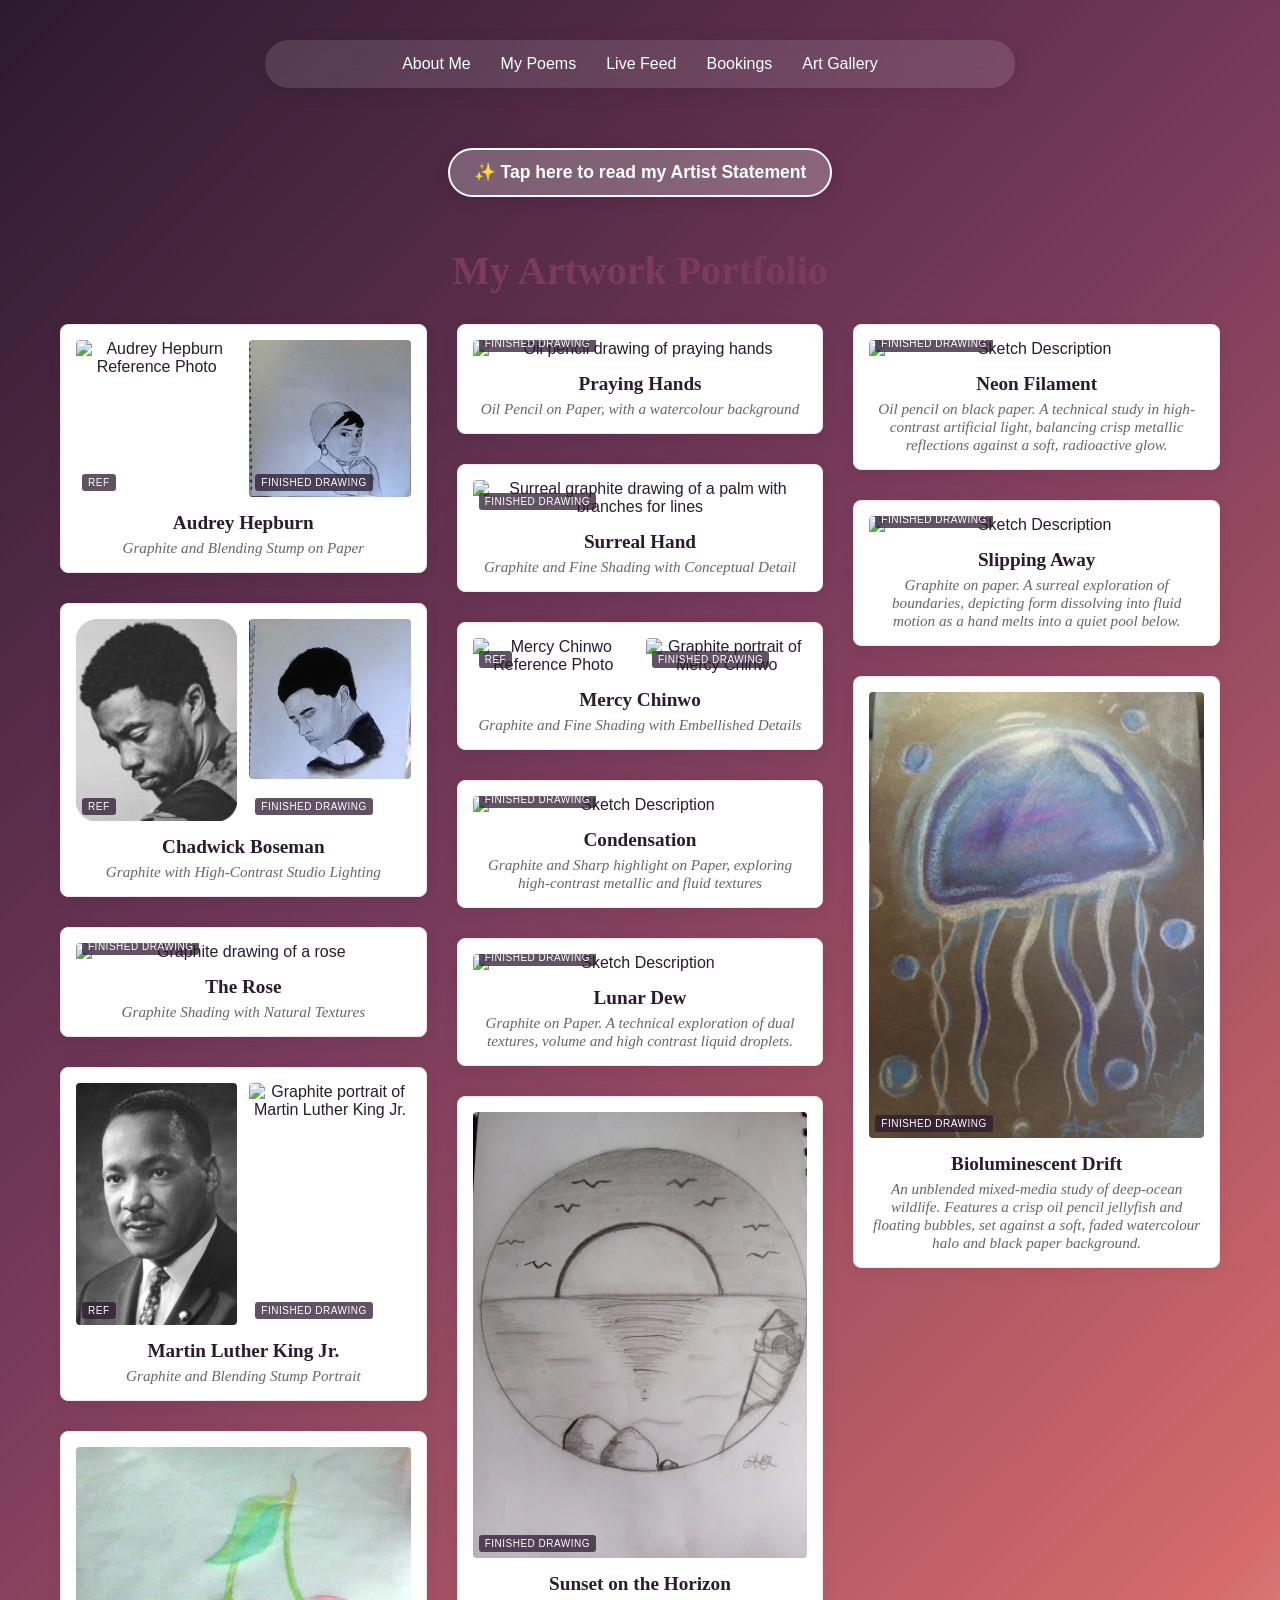
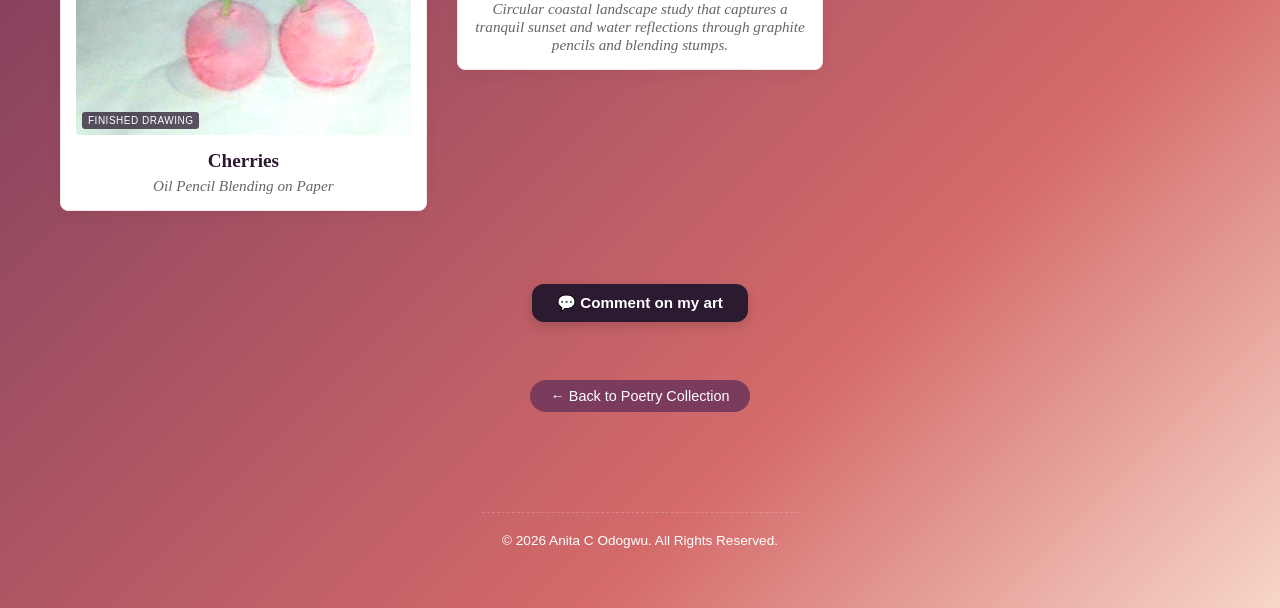
==== gallery.html @ 113143c9 "added udnerline in like 172 for bio" ====
<!DOCTYPE html>
<html lang="en">
<head>
    <meta charset="UTF-8">
    <meta name="viewport" content="width=device-width, initial-scale=1.0">
    <title>Anita C Odogwu | Art Gallery</title>
    <meta name="description" content="Official art portfolio of Anita C. Odogwu, award-winning Sheffield youth poet and artist.">
<meta name="keywords" content="Anita C Odogwu, Anita Odogwu, Sheffield poet, Black British poet, artist, young, reference">
    
    <!-- Google Fonts Links: Cinzel, Lora, & Poppins -->
    <link rel="preconnect" href="https://googleapis.com">
    <link rel="preconnect" href="https://gstatic.com" crossorigin>
    <link href="https://googleapis.com" rel="stylesheet">
 
    <!-- Fixed Glowing Feather Favicon Direct Link -->
    <link rel="icon" type="image/png" href="https://i.postimg.cc/k5PKdrwZ/Screenshot-2026-06-14-6-55-30-PM.png">
    
    <link rel="stylesheet" href="style.css">

    <!-- Gallery Grid Specific Layout Styling -->
    <style>
        .gallery-section { padding: 40px 20px; max-width: 1200px; margin: 0 auto; text-align: center; width: 100%; box-sizing: border-box; }
        .gallery-title { font-family: 'Cinzel', serif; color: #7a3b5c; margin-bottom: 30px; font-size: 2.5rem; }
        
        /* 🌟 THE ULTIMATE MASONRY FIX 🌟 */
        /* This eliminates the row restrictions entirely so cards stack snuggly under each other */
        .gallery-grid { 
            display: block !important;
            column-count: 3 !important;
            column-gap: 30px !important;
            width: 100% !important;
            margin-top: 20px !important;
        }
        
        /* Individual Art Card Containers */
        .art-card { 
            background: #fff !important; 
            padding: 15px !important; 
            border-radius: 8px !important; 
            box-shadow: 0 4px 15px rgba(0,0,0,0.05) !important; 
            border: 1px solid #f0e6eb !important; 
            display: inline-block !important; /* Crucial: stops cards from stretching or tearing apart */
            width: 100% !important;
            margin-bottom: 30px !important; /* Spacing below cards */
            box-sizing: border-box !important;
            text-align: center;
        }
        
        .art-card img { 
            width: 100% !important; 
            height: auto !important; 
            border-radius: 4px !important; 
            display: block !important; 
            cursor: pointer !important;
            transition: transform 0.2s ease !important;
        }

        .art-card img:hover {
            transform: scale(1.02) !important;
        }
        
        .art-card h3 { font-family: 'Cinzel', serif; color: #2c1a30; font-size: 1.2rem; margin: 15px 0 5px 0; }
        .art-card p { font-family: 'Lora', serif; color: #666; font-size: 0.95rem; font-style: italic; margin: 0; }
        .back-home { margin-top: 40px; display: inline-block; background: #7a3b5c; color: white; padding: 8px 20px; border-radius: 20px; text-decoration: none; font-family: 'Poppins', sans-serif; font-size: 0.9rem; transition: background 0.2s; }
        .back-home:hover { background: #2c1a30; }
        
        /* Footer Styling */
        footer { margin-top: 60px; text-align: center; padding: 20px; font-family: 'Poppins', sans-serif; font-size: 0.85rem; color: #fff; border-top: 1px dashed rgba(255,255,255,0.2); }

        /* Flexible side-by-side comparative frames */
        .comparison-container {
            display: flex !important;
            gap: 12px !important;
            margin-bottom: 5px !important;
            width: 100% !important;
            height: auto !important;
        }
        .image-box {
            position: relative !important;
            flex: 1 !important;
            overflow: hidden !important;
        }
        .image-label {
            position: absolute !important;
            bottom: 6px !important;
            left: 6px !important;
            background: rgba(44, 26, 48, 0.75) !important;
            color: #fff !important;
            padding: 3px 6px !important;
            font-size: 10px !important;
            font-family: 'Poppins', sans-serif !important;
            border-radius: 3px !important;
            text-transform: uppercase !important;
            letter-spacing: 0.5px !important;
            z-index: 10 !important;
            pointer-events: none !important;
        }

        /* Lightbox modal zoom viewing platform rules */
        .lightbox-overlay {
            position: fixed !important;
            z-index: 9999 !important;
            top: 0 !important;
            left: 0 !important;
            width: 100% !important;
            height: 100% !important;
            background-color: rgba(44, 26, 48, 0.95) !important;
            display: flex !important;
            align-items: center !important;
            justify-content: center !important;
            opacity: 0 !important;
            pointer-events: none !important;
            transition: opacity 0.3s ease !important;
        }
        .lightbox-overlay.active {
            opacity: 1 !important;
            pointer-events: auto !important;
        }
        .lightbox-overlay img {
            max-width: 90% !important;
            max-height: 85% !important;
            object-fit: contain !important;
            border-radius: 6px !important;
            box-shadow: 0 10px 30px rgba(0,0,0,0.5) !important;
        }
        .lightbox-close {
            position: absolute !important;
            top: 20px !important;
            right: 25px !important;
            color: #fff !important;
            font-size: 35px !important;
            font-weight: bold !important;
            cursor: pointer !important;
            font-family: 'Poppins', sans-serif !important;
            user-select: none !important;
        }

        /* Screen responsiveness resizing rules */
        @media (max-width: 900px) {
            .gallery-grid { column-count: 2 !important; }
        }
        @media (max-width: 600px) {
            .gallery-grid { column-count: 1 !important; }
        }
    </style>
</head>
<body>

    <!-- Pop-up Overlay Container -->
    <div class="lightbox-overlay" id="lightbox">
        <span class="lightbox-close" id="close-btn">&times;</span>
        <img id="lightbox-img" src="" alt="Popup view">
    </div>

    <!-- Navigation Bar -->
    <nav class="top-nav">
        <a href="index.html#about-me">About Me</a>
        <a href="index.html#my-poems">My Poems</a>
        <a href="index.html#comment-feed">Live Feed</a>
        <a href="index.html#contact-booking">Bookings</a>
        <a href="gallery.html">Art Gallery</a>
    </nav>

<!-- 1. The Fixed Interactive Button -->
<div style="text-align: center; max-width: 600px; margin: 25px auto 0 auto; padding: 10px; clear: both;">
  <button id="toggleBioButton" type="button" style="display: inline-block !important; background-color: rgba(255, 255, 255, 0.25) !important; color: #ffffff !important; text-decoration: none !important; border: 2px solid #ffffff !important; padding: 12px 24px !important; font-size: 1.1rem !important; font-weight: bold !important; border-radius: 25px !important; cursor: pointer !important; transition: all 0.3s ease !important; backdrop-filter: blur(5px) !important; box-shadow: 0 4px 15px rgba(0,0,0,0.1) !important; -webkit-appearance: none !important; appearance: none !important;">
    ✨ Tap here to read my Artist Statement
  </button>

  <!-- 2. The Bio Text (Hidden by default) -->
  <div id="bioTextContainer" style="display: none; animation: fadeIn 0.4s ease; text-align: center; color: #ffffff; font-size: 1.1rem; line-height: 1.6; margin-top: 20px; background-color: rgba(0, 0, 0, 0.2); padding: 20px; border-radius: 15px;">
    <strong> <u>ARTIST STATEMENT</u></strong><br><br>
    I am a multimedia creative focusing on hyper-realistic graphite studies, high-contrast lighting, and surreal conceptual forms. My work explores the boundaries between texture, volume, and emotion. As well as themes that relate to my writing.
  </div>
</div>

<!-- 3. The Interactive Logic (JavaScript) -->
<script>
  document.getElementById('toggleBioButton').addEventListener('click', function(e) {
    e.preventDefault(); 
    var bioContainer = document.getElementById('bioTextContainer');
    
    if (bioContainer.style.display === 'none') {
      bioContainer.style.display = 'block';
      this.textContent = '❌ Hide Artist Statement';
    } else {
      bioContainer.style.display = 'none';
      this.textContent = '✨ Tap here to read my Artist Statement';
    }
  });
</script>

<!-- 4. The CSS Animation and Hover State -->
<style>
  #toggleBioButton:hover {
    background-color: rgba(109, 1, 76, 0.624) !important;
    transform: scale(1.05) !important;
    text-decoration: none !important;
  }
  @keyframes fadeIn {
    from { opacity: 0; transform: translateY(-5px); }
    to { opacity: 1; transform: translateY(0); }
  }
</style>


    <!-- Main Gallery Section -->
    <section class="gallery-section">
        <h1 class="gallery-title">My Artwork Portfolio</h1>
        
        <div class="gallery-grid">
            
            <!-- Card 1: Audrey Hepburn -->
            <div class="art-card">
                <div class="comparison-container">
                    <div class="image-box">
                        <img src="Reference/audrey-ref.jpg" alt="Audrey Hepburn Reference Photo" class="zoomable">
                        <div class="image-label">Ref</div>
                    </div>
                    <div class="image-box">
                        <img src="Finished Drawings/audrey.jpg" alt="Portrait of Audrey Hepburn" class="zoomable">
                        <div class="image-label">Finished Drawing</div>
                    </div>
                </div>
                <h3>Audrey Hepburn</h3>
                <p>Graphite and Blending Stump on Paper</p>
            </div>

            <!-- Card 2: Chadwick Boseman -->
            <div class="art-card">
                <div class="comparison-container">
                    <div class="image-box">
                        <img src="Reference/chadwick-ref.jpg" alt="Chadwick Boseman Reference Photo" class="zoomable">
                        <div class="image-label">Ref</div>
                    </div>
                    <div class="image-box">
                        <img src="Finished Drawings/chadwick.jpg" alt="Portrait of Chadwick Boseman" class="zoomable">
                        <div class="image-label">Finished Drawing</div>
                    </div>
                </div>
                <h3>Chadwick Boseman</h3>
                <p>Graphite with High-Contrast Studio Lighting</p>
            </div>
            <!-- Card 3: The Rose -->
            <div class="art-card">
                <div class="comparison-container">
                    <div class="image-box">
                        <img src="Finished Drawings/rose.jpg" alt="Graphite drawing of a rose" class="zoomable">
                        <div class="image-label">Finished Drawing</div>
                    </div>
                </div>
                <h3>The Rose</h3>
                <p>Graphite Shading with Natural Textures</p>
            </div>

            <!-- Card 4: Martin Luther King Jr. -->
            <div class="art-card">
                <div class="comparison-container">
                    <div class="image-box">
                        <img src="Reference/mlk-ref.jpg" alt="Martin Luther King Jr. Reference Photo" class="zoomable">
                        <div class="image-label">Ref</div>
                    </div>
                    <div class="image-box">
                        <img src="Finished Drawings/mlk.jpg" alt="Graphite portrait of Martin Luther King Jr." class="zoomable">
                        <div class="image-label">Finished Drawing</div>
                    </div>
                </div>
                <h3>Martin Luther King Jr.</h3>
                <p>Graphite and Blending Stump Portrait</p>
            </div>
            
            <!-- Card 5: The Cherries -->
            <div class="art-card">
                <div class="comparison-container">
                    <div class="image-box">
                        <img src="Finished Drawings/cherries.jpg" alt="Oil pencil drawing of a pair of cherries" class="zoomable">
                        <div class="image-label">Finished Drawing</div>
                    </div>
                </div>
                <h3>Cherries</h3>
                <p>Oil Pencil Blending on Paper</p>
            </div>

            <!-- Card 6: Praying Hands -->
            <div class="art-card">
                <div class="comparison-container">
                    <div class="image-box">
                        <img src="Finished Drawings/hands.jpg" alt="Oil pencil drawing of praying hands" class="zoomable">
                        <div class="image-label">Finished Drawing</div>
                    </div>
                </div>
                <h3>Praying Hands</h3>
                <p>Oil Pencil on Paper, with a watercolour background</p>
            </div>

            <!-- Card 7: Surreal Hand -->
            <div class="art-card">
                <div class="comparison-container">
                    <div class="image-box">
                        <img src="Finished Drawings/hand.jpg" alt="Surreal graphite drawing of a palm with branches for lines" class="zoomable">
                        <div class="image-label">Finished Drawing</div>
                    </div>
                </div>
                <h3>Surreal Hand</h3>
                <p>Graphite and Fine Shading with Conceptual Detail</p>
            </div>

            <!-- Card 8: Mercy Chinwo -->
            <div class="art-card">
                <div class="comparison-container">
                    <div class="image-box">
                        <img src="Reference/mercy-ref.jpg" alt="Mercy Chinwo Reference Photo" class="zoomable">
                        <div class="image-label">Ref</div>
                    </div>
                    <div class="image-box">
                        <img src="Finished Drawings/mercy.jpg" alt="Graphite portrait of Mercy Chinwo" class="zoomable">
                        <div class="image-label">Finished Drawing</div>
                    </div>
                </div>
                <h3>Mercy Chinwo</h3>
                <p>Graphite and Fine Shading with Embellished Details</p>
            </div>


<!-- Card 9 -->
<div class="art-card">
    <div class="comparison-container">
        <div class="image-box">
            <img src="Finished Drawings/condensation.jpg" alt="Sketch Description" class="zoomable">
            <div class="image-label">Finished Drawing</div>
        </div>
    </div>
    <h3>Condensation</h3>
    <p>Graphite and Sharp highlight on Paper, exploring high-contrast metallic and fluid textures</p>
</div>



<!-- Card 10: bubbles-->
<div class="art-card">
    <div class="comparison-container">
        <div class="image-box">
            <img src="Finished Drawings/bubbles.jpg" alt="Sketch Description" class="zoomable">
            <div class="image-label">Finished Drawing</div>
        </div>
    </div>
    <h3>Lunar Dew</h3>
    <p>Graphite on Paper. A technical exploration of dual textures, volume and high contrast liquid droplets.</p>
</div>

<!-- Card 11: Sunset -->
<div class="art-card">
    <div class="comparison-container">
        <div class="image-box">
            <img src="Finished Drawings/sunset.jpg" alt="Sketch Description" class="zoomable">
            <div class="image-label">Finished Drawing</div>
        </div>
    </div>
    <h3>Sunset on the Horizon</h3>
    <p>Circular coastal landscape study that captures a tranquil sunset and water reflections through graphite pencils and blending stumps.</p>
</div>

<!-- Card 12: Light bulb -->
<div class="art-card">
    <div class="comparison-container">
        <div class="image-box">
            <img src="Finished Drawings/lightbulb.jpg" alt="Sketch Description" class="zoomable">
            <div class="image-label">Finished Drawing</div>
        </div>
    </div>
    <h3>Neon Filament</h3>
    <p>Oil pencil on black paper. A technical study in high-contrast artificial light, balancing crisp metallic reflections against a soft, radioactive glow.</p>
</div>

<!-- Card 13: Dripping hand -->
<div class="art-card">
    <div class="comparison-container">
        <div class="image-box">
            <img src="Finished Drawings/dripping.jpg" alt="Sketch Description" class="zoomable">
            <div class="image-label">Finished Drawing</div>
        </div>
    </div>
    <h3>Slipping Away</h3>
    <p> Graphite on paper. A surreal exploration of boundaries, depicting form dissolving into fluid motion as a hand melts into a quiet pool below.</p>
</div>

<!-- Card 14: jellyfish -->
<div class="art-card">
    <div class="comparison-container">
        <div class="image-box">
            <img src="Finished Drawings/jellyfish.jpg" alt="Sketch Des" class="zoomable">
            <div class="image-label">Finished Drawing</div>
        </div>
    </div>
    <h3>Bioluminescent Drift</h3>
    <p>An unblended mixed-media study of deep-ocean wildlife. Features a crisp oil pencil jellyfish and floating bubbles, set against a soft, faded watercolour halo and black paper background.</p>
</div>
           

        </div>

        <br>
        <a href="https://forms.gle/VrDgmBnQWtNrTwnB7" target="_blank" class="comment-trigger-btn">💬 Comment on my art</a>
        <br><br>
        <a href="index.html" class="back-home">← Back to Poetry Collection</a>
    </section>

    <!-- Copyright Footer -->
    <footer>
        <p>&copy; 2026 Anita C Odogwu. All Rights Reserved.</p>
    </footer>

    <!-- Lightbox Pop-up Navigation Engine -->
    <script>
        const lightbox = document.getElementById('lightbox');
        const lightboxImg = document.getElementById('lightbox-img');
        const closeBtn = document.getElementById('close-btn');
        const zoomableImages = document.querySelectorAll('.zoomable');

        zoomableImages.forEach(image => {
            image.addEventListener('click', () => {
                lightboxImg.src = image.src;
                lightboxImg.alt = image.alt;
                lightbox.classList.add('active');
            });
        });

        closeBtn.addEventListener('click', () => {
            lightbox.classList.remove('active');
        });

        lightbox.addEventListener('click', (e) => {
            if (e.target !== lightboxImg) {
                lightbox.classList.remove('active');
            }
        });
    </script>
</body>
</html>
---- style.css ----
* { box-sizing: border-box; margin: 0; padding: 0; }

body {
    font-family: 'Lora', sans-serif;
    background: linear-gradient(135deg, #2c1a30 0%, #7a3b5c 40%, #d46a6a 80%, #f7d6c8 100%);
    min-height: 100vh; 
    display: flex; 
    flex-direction: column; 
    align-items: center; 
    padding: 40px 20px; 
    color: #2c1a30;
}

.main-header {
    text-align: center; margin-bottom: 30px; background: rgba(255, 255, 255, 0.15);
    padding: 20px 40px; border-radius: 30px; backdrop-filter: blur(8px); box-shadow: 0 8px 32px rgba(0,0,0,0.1);
    width: 100%; max-width: 750px;
}

.main-header h1 { font-family: 'Cinzel', serif; letter-spacing: 2px; font-size: 3rem; color: #ffffff; text-shadow: 2px 2px 4px rgba(0,0,0,0.3); }
.subtitle { font-size: 1.2rem; color: #f7d6c8; font-style: italic; }
.header-feather { display: block; margin: 15px auto 0 auto; width: 55px; height: auto; filter: drop-shadow(0px 4px 8px rgba(0,0,0,0.2)); }

.bio-box { background: rgba(255, 255, 255, 0.95); padding: 20px 30px; border-radius: 20px; box-shadow: 0 10px 30px rgba(0,0,0,0.1); width: 100%; max-width: 750px; margin-bottom: 30px; text-align: center; }
.bio-box h3 { font-family: 'Playfair Display', serif; color: #4a2333; margin-bottom: 8px; font-size: 1.3rem; }
.bio-box p { font-size: 0.95rem; line-height: 1.6; color: #444; }

.carousel-wrapper { display: flex; align-items: center; justify-content: center; width: 100%; max-width: 750px; margin-bottom: 40px; }

.carousel-container {
    position: relative; width: 100%; height: 720px; overflow: hidden; border-radius: 24px;
    box-shadow: 0 20px 45px rgba(0,0,0,0.25); background: #fffcf7; border: 1px solid rgba(255,255,255,0.5);
}

.poem-card {
    position: absolute; top: 0; left: 0; width: 100%; height: 100%; padding: 40px; display: flex; flex-direction: column;
    opacity: 0; transform: scale(0.95); transition: transform 0.5s ease-in-out, opacity 0.5s ease-in-out; pointer-events: none;
}

.poem-card.active { opacity: 1; transform: scale(1); pointer-events: auto; }

.poem-title {
    font-family: 'Playfair Display', serif; font-size: 2rem; color: #4a2333; margin-bottom: 20px;
    text-align: center; border-bottom: 2px dashed #d46a6a; padding-bottom: 10px;
}

.poem-body {
    font-family: 'Playfair Display', serif; font-size: 1.25rem; line-height: 2; color: #2b2024;
    white-space: pre-line; text-align: center; overflow-y: auto; padding: 10px 20px; flex-grow: 1;
}

.poem-body::-webkit-scrollbar { width: 5px; }
.poem-body::-webkit-scrollbar-thumb { background-color: #d46a6a; border-radius: 10px; }

.comment-trigger-btn {
    display: inline-block; margin: 25px auto 0 auto; background: #2c1a30; color: white; padding: 10px 25px; border-radius: 12px;
    font-family: 'Poppins', sans-serif; font-weight: 600; text-decoration: none; font-size: 0.95rem; box-shadow: 0 4px 12px rgba(0,0,0,0.15); transition: background 0.2s;
}
.comment-trigger-btn:hover { background: #7a3b5c; }
.arrow-btn {
    background: #2c1a30; border: none; color: #ffffff; width: 55px; height: 55px; border-radius: 50%; font-size: 1.6rem;
    cursor: pointer; display: flex; align-items: center; justify-content: center; box-shadow: 0 8px 20px rgba(0,0,0,0.3);
    transition: all 0.2s ease; margin: 0 15px; flex-shrink: 0;
}
.arrow-btn:hover { background: #ffffff; color: #2c1a30; transform: scale(1.15); }

.comments-wrapper { width: 100%; max-width: 750px; margin-bottom: 40px; }

.action-box { background: rgba(255, 255, 255, 0.95); padding: 35px; border-radius: 24px; box-shadow: 0 15px 35px rgba(0,0,0,0.18); text-align: center; }
.action-box h3 { font-family: 'Playfair Display', serif; margin-bottom: 10px; color: #4a2333; font-size: 1.5rem; }
.section-desc { font-size: 0.9rem; color: #555; margin-bottom: 20px; line-height: 1.5; }

.ideas-trigger-btn {
    display: inline-block; background: #7a3b5c; color: white; padding: 12px 30px; border-radius: 12px;
    font-family: 'Poppins', sans-serif; font-weight: 600; text-decoration: none; font-size: 1rem; box-shadow: 0 6px 15px rgba(0,0,0,0.15); transition: background 0.2s;
}
.ideas-trigger-btn:hover { background: #2c1a30; }

.site-footer { text-align: center; padding: 20px; color: #f7d6c8; font-size: 0.9rem; margin-top: auto; }
.warning-text { font-style: italic; font-size: 0.8rem; opacity: 0.75; margin-top: 4px; }

/* Mobile Layout Settings */
@media (max-width: 768px) {
    .carousel-wrapper { position: relative !important; width: 100% !important; }
    .carousel-container { width: 100% !important; height: 720px !important; }
    .poem-card { padding: 30px 45px !important; }
    .poem-body { font-size: 1.15rem !important; padding: 10px 5px !important; }
    .arrow-btn { 
        position: absolute !important; top: 45% !important; z-index: 150 !important;
        width: 44px !important; height: 44px !important; font-size: 1.2rem !important; margin: 0 !important; opacity: 0.85;
    }
    .arrow-btn:first-of-type { left: 8px !important; }  
    .arrow-btn:last-of-type { right: 8px !important; } 
}

/* Desktop Wide Screen Layout Settings */
@media (min-width: 769px) {
    .carousel-wrapper { position: relative; }
    .arrow-btn { position: absolute; top: 45%; z-index: 100; }
    .arrow-btn:first-of-type { left: -85px; }
    .arrow-btn:last-of-type { right: -85px; }
}

html { scroll-behavior: smooth; }

/* Translucent Top Menu Navigation Bar Styling */
.top-nav {
    display: flex; justify-content: center; gap: 30px;
    background: rgba(255, 255, 255, 0.12); backdrop-filter: blur(10px);
    padding: 15px 30px; border-radius: 50px; margin-bottom: 25px;
    box-shadow: 0 4px 20px rgba(0, 0, 0, 0.08); width: 100%; max-width: 750px;
}
.top-nav a {
    color: #ffffff; text-decoration: none; font-family: 'Poppins', sans-serif;
    font-weight: 500; font-size: 1rem; transition: color 0.2s ease, transform 0.2s ease;
}
.top-nav a:hover { color: #f7d6c8; transform: scale(1.05); }

/* Floating Back to Top Navigation Button Styling */
.back-to-top {
    position: fixed; bottom: 30px; right: 30px; display: none; background: #7a3b5c;
    color: #ffffff; border: none; width: 50px; height: 50px; border-radius: 50%;
    font-size: 1.5rem; font-weight: bold; cursor: pointer; box-shadow: 0 6px 166px rgba(0, 0, 0, 0.3);
    z-index: 1000; transition: background 0.2s, transform 0.2s;
}
.back-to-top:hover { background: #2c1a30; transform: scale(1.1); }

@media (max-width: 768px) {
    .back-to-top { bottom: 20px; right: 20px; width: 44px; height: 44px; font-size: 1.25rem; }
}

footer { text-align: center; padding: 20px; font-family: 'Poppins', sans-serif; font-size: 0.85rem; color: #fff; }

/* 🌟 PRECISE MASONRY FIX FOR GALLERY PAGE 🌟 */
.gallery-grid {
    display: block !important;
    column-count: 3 !important;
    column-gap: 30px !important;
    width: 100% !important;
    margin-top: 20px !important;
}

.art-card {
    background: #fff !important;
    padding: 15px !important;
    border-radius: 8px !important;
    box-shadow: 0 4px 15px rgba(0,0,0,0.05) !important;
    border: 1px solid #f0e6eb !important;
    display: inline-block !important; /* Crucial: Stops cards from breaking across columns */
    width: 100% !important;
    margin-bottom: 30px !important; /* Tight spacing between rows */
    box-sizing: border-box !important;
}

@media (max-width: 900px) {
    .gallery-grid { column-count: 2 !important; }
}
@media (max-width: 600px) {
    .gallery-grid { column-count: 1 !important; }
}
#scrollTopButton {
  display: none; 
  position: fixed; 
  bottom: 20px; 
  right: 20px; 
  z-index: 99; 
  border: none; 
  outline: none; 
  background-color: #32052d; 
  color: rgb(220, 193, 207); 
  cursor: pointer; 
  padding: 15px; 
  border-radius: 50%; 
  font-size: 18px; 
  width: 50px; 
  height: 50px; 
  box-shadow: 0px 4px 6px rgba(0, 0, 0, 0.3); 
  transition: background-color 0.3s, transform 0.3s; 
}

#scrollTopButton:hover {
  background-color: #555; 
  transform: scale(1.1); 
}
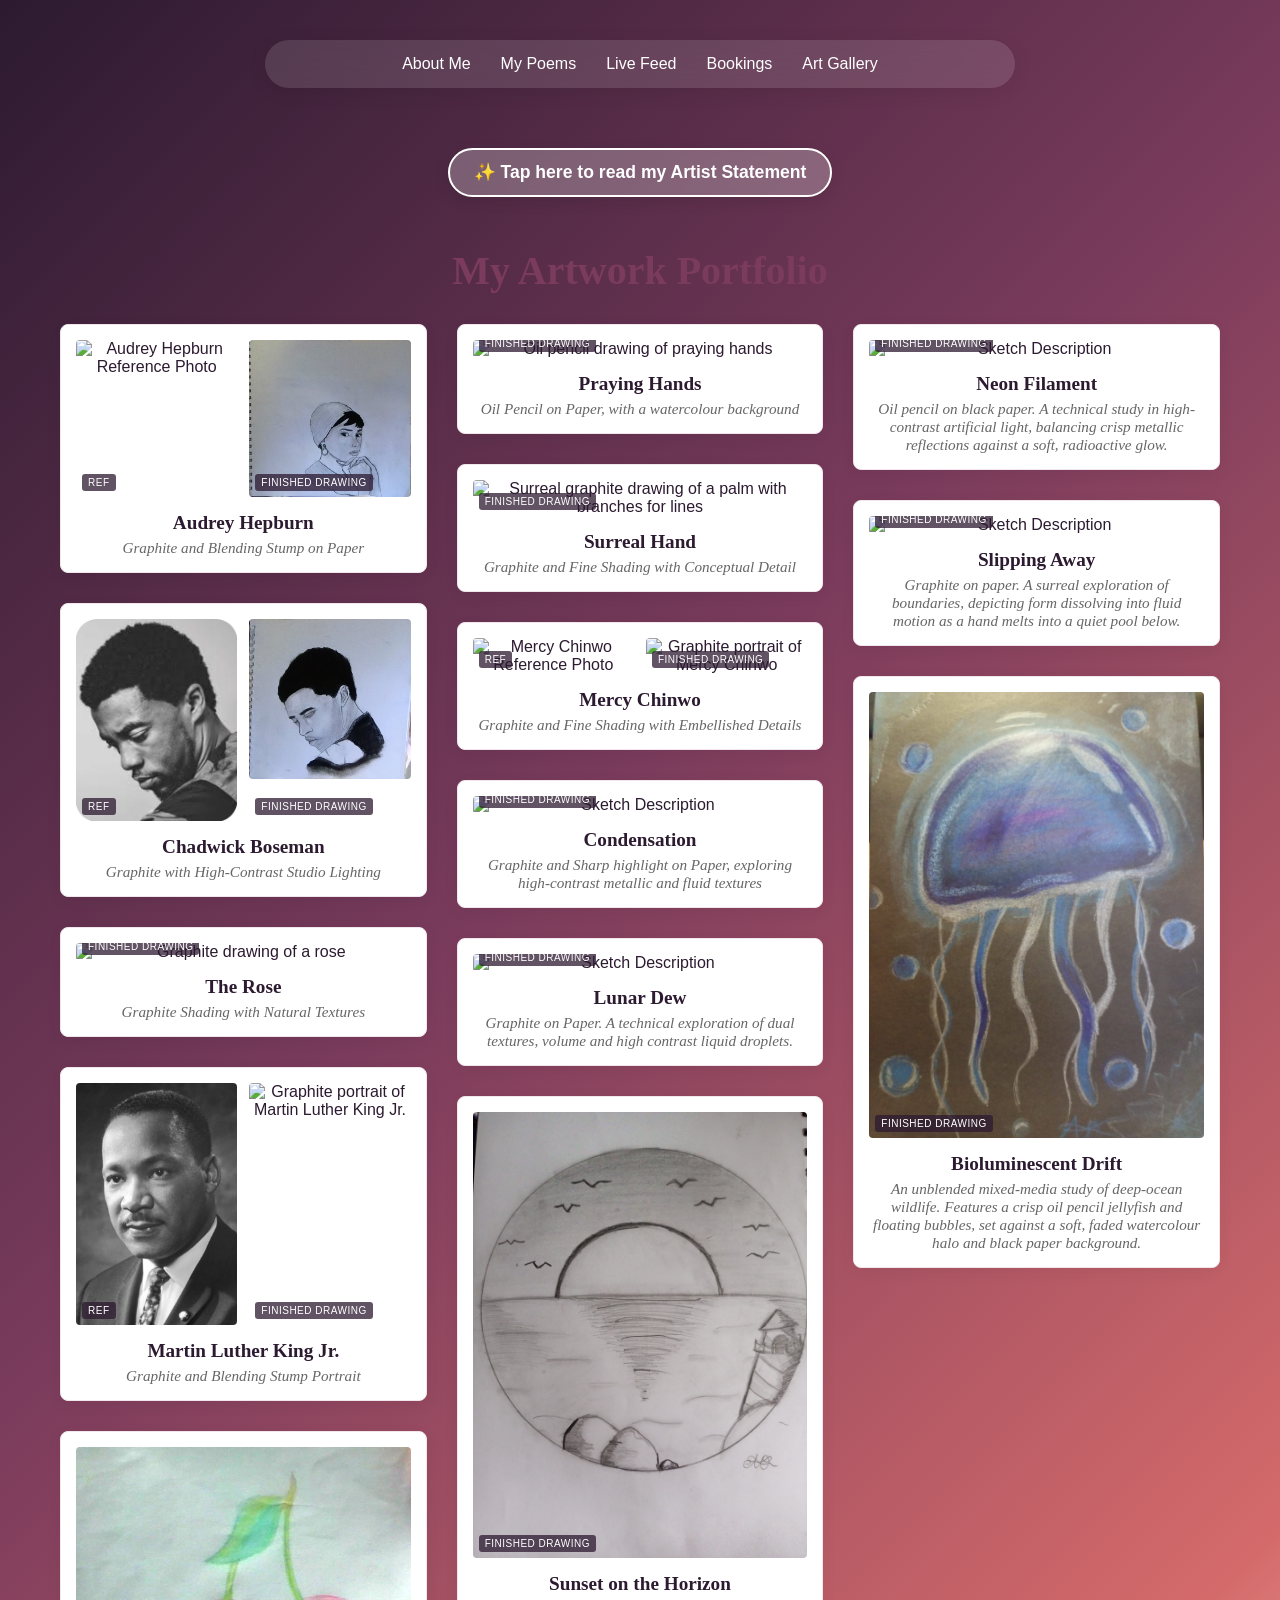
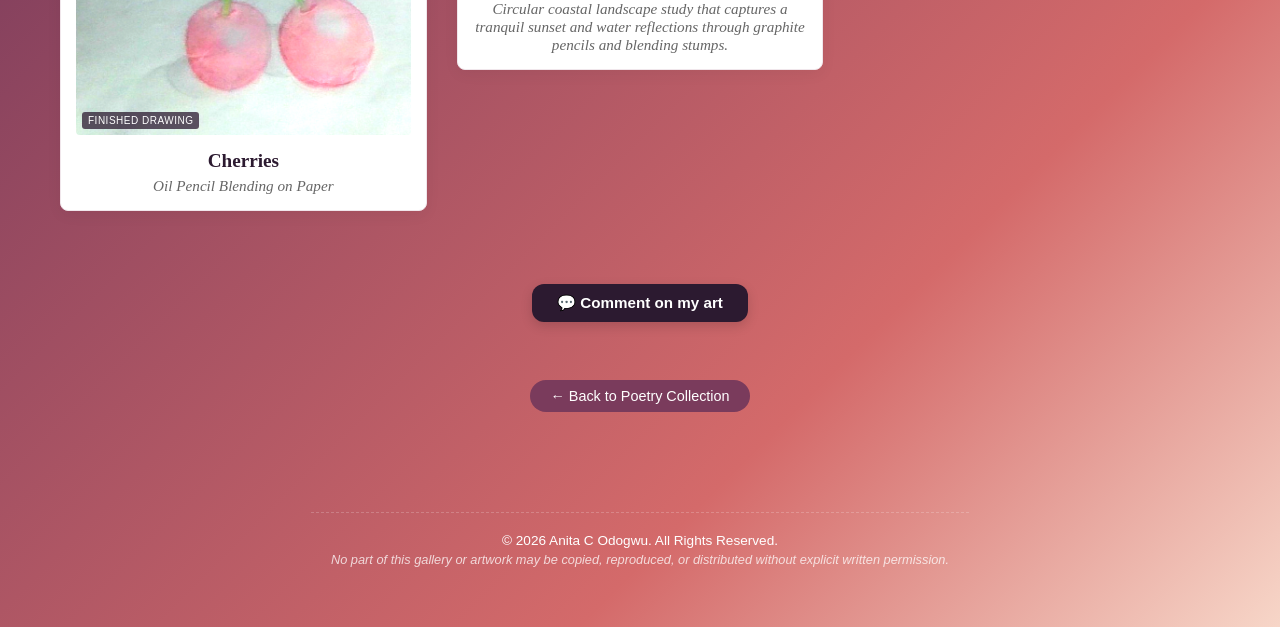
==== commit 13d57917: "edited warning text footers in gallery index and story" ====
--- a/gallery.html
+++ b/gallery.html
@@ -408,6 +408,7 @@
     <!-- Copyright Footer -->
     <footer>
         <p>&copy; 2026 Anita C Odogwu. All Rights Reserved.</p>
+        <p class="warning-text"> No part of this gallery or artwork may be copied, reproduced, or distributed without explicit written permission. </p>
     </footer>
 
     <!-- Lightbox Pop-up Navigation Engine -->
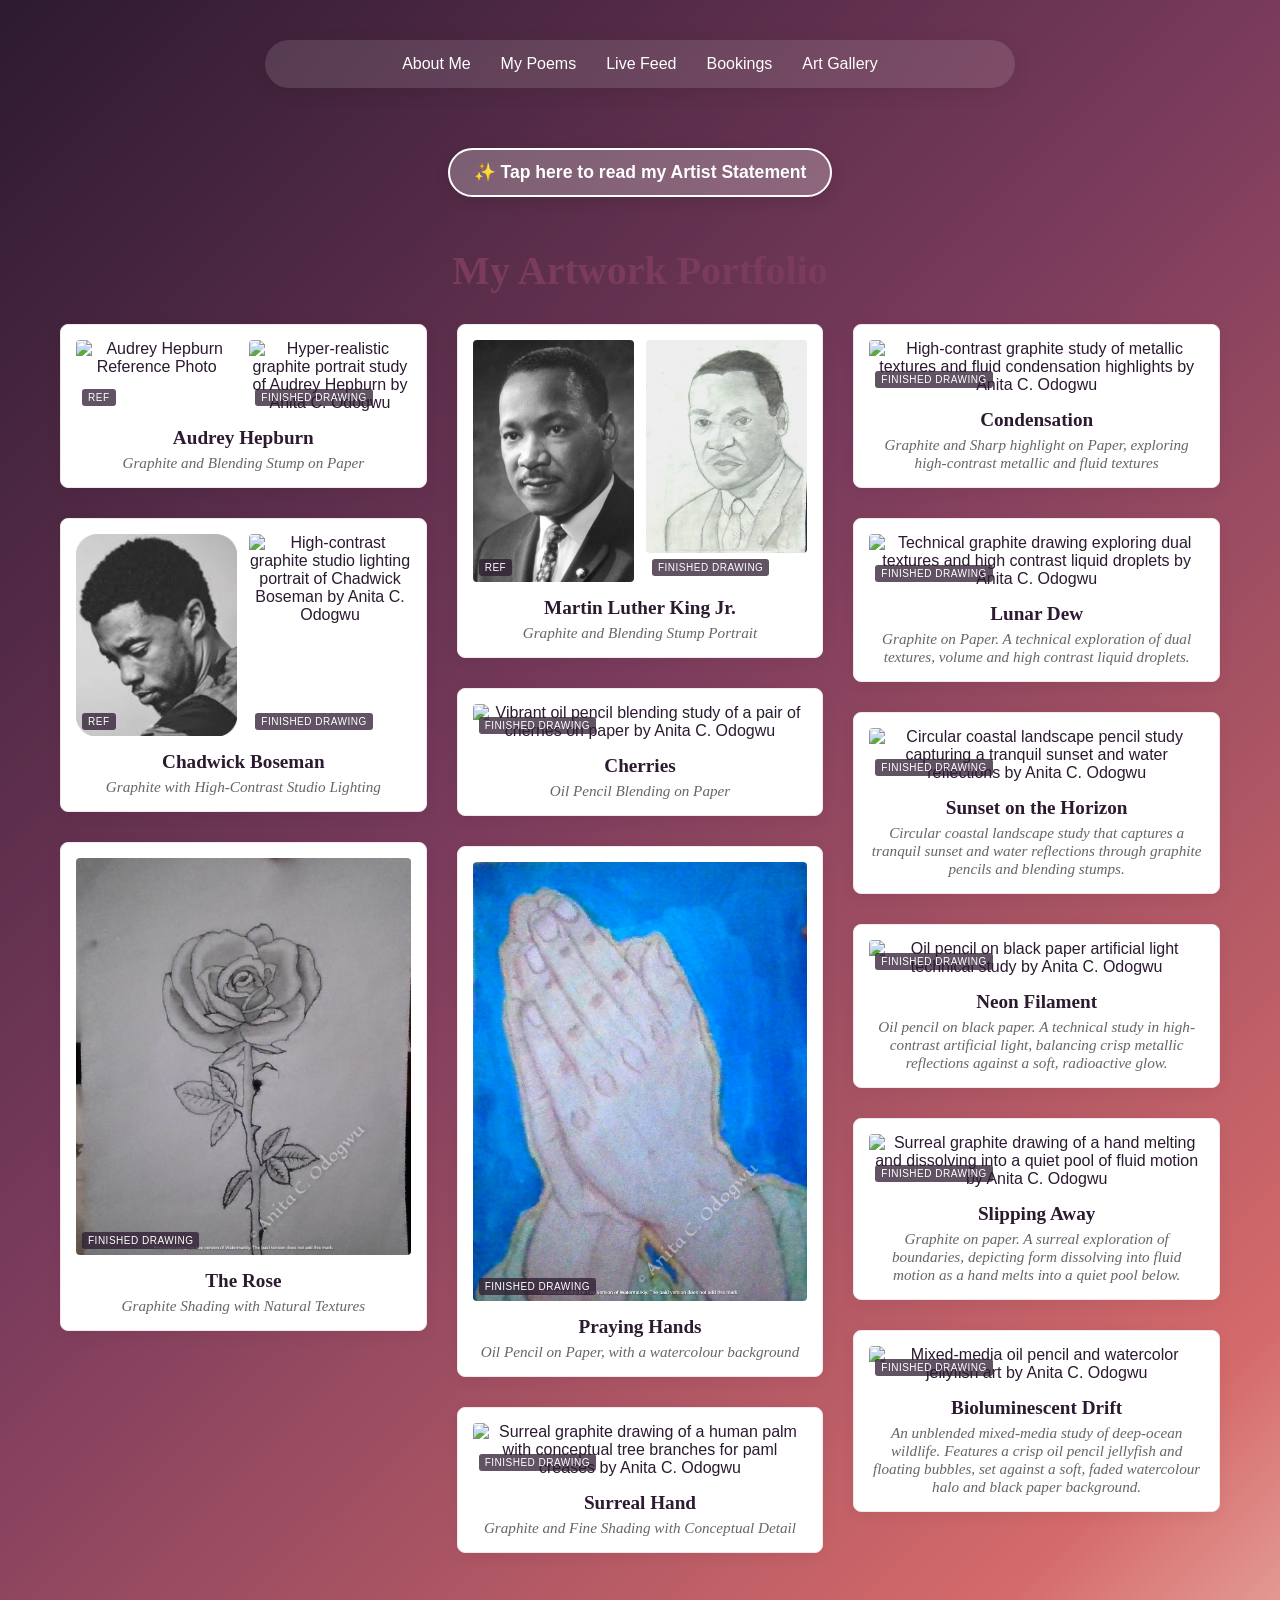
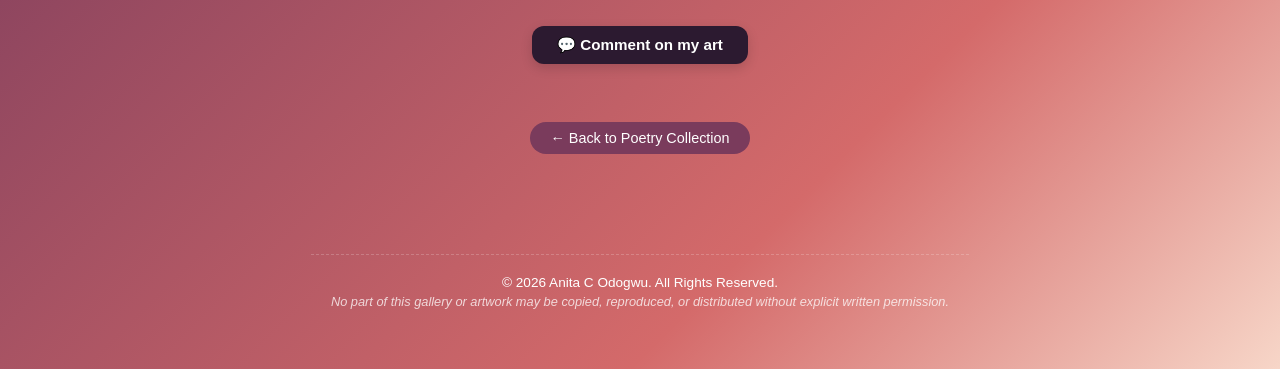
==== commit 54ce1433: "Refined alt text for finished drawings/pieces. Gallery edited titles for both files" ====
--- a/gallery.html
+++ b/gallery.html
@@ -3,7 +3,7 @@
 <head>
     <meta charset="UTF-8">
     <meta name="viewport" content="width=device-width, initial-scale=1.0">
-    <title>Anita C Odogwu | Art Gallery</title>
+    <title>Visual Art Portfolio & Creative Gallery | Anita C. Odogwu</title>
     <meta name="description" content="Official art portfolio of Anita C. Odogwu, award-winning Sheffield youth poet and artist.">
 <meta name="keywords" content="Anita C Odogwu, Anita Odogwu, Sheffield poet, Black British poet, artist, young, reference">
     
@@ -218,7 +218,7 @@
                         <div class="image-label">Ref</div>
                     </div>
                     <div class="image-box">
-                        <img src="Finished Drawings/audrey.jpg" alt="Portrait of Audrey Hepburn" class="zoomable">
+                        <img src="Finished Drawings/audrey.jpg" alt="Hyper-realistic graphite portrait study of Audrey Hepburn by Anita C. Odogwu" class="zoomable">
                         <div class="image-label">Finished Drawing</div>
                     </div>
                 </div>
@@ -234,7 +234,7 @@
                         <div class="image-label">Ref</div>
                     </div>
                     <div class="image-box">
-                        <img src="Finished Drawings/chadwick.jpg" alt="Portrait of Chadwick Boseman" class="zoomable">
+                        <img src="Finished Drawings/chadwick.jpg" alt="High-contrast graphite studio lighting portrait of Chadwick Boseman by Anita C. Odogwu" class="zoomable">
                         <div class="image-label">Finished Drawing</div>
                     </div>
                 </div>
@@ -245,7 +245,7 @@
             <div class="art-card">
                 <div class="comparison-container">
                     <div class="image-box">
-                        <img src="Finished Drawings/rose.jpg" alt="Graphite drawing of a rose" class="zoomable">
+                        <img src="Finished Drawings/rose.jpg" alt="Detailed graphite shading study of a rose with natural textures by Anita C. Odogwu" class="zoomable">
                         <div class="image-label">Finished Drawing</div>
                     </div>
                 </div>
@@ -261,7 +261,7 @@
                         <div class="image-label">Ref</div>
                     </div>
                     <div class="image-box">
-                        <img src="Finished Drawings/mlk.jpg" alt="Graphite portrait of Martin Luther King Jr." class="zoomable">
+                        <img src="Finished Drawings/mlk.jpg" alt="Hyper-realistic graphite and blending stump portrait of Martin Luther King Jr by Anita C. Odogwu" class="zoomable">
                         <div class="image-label">Finished Drawing</div>
                     </div>
                 </div>
@@ -273,7 +273,7 @@
             <div class="art-card">
                 <div class="comparison-container">
                     <div class="image-box">
-                        <img src="Finished Drawings/cherries.jpg" alt="Oil pencil drawing of a pair of cherries" class="zoomable">
+                        <img src="Finished Drawings/cherries.jpg" alt="Vibrant oil pencil blending study of a pair of cherries on paper by Anita C. Odogwu" class="zoomable">
                         <div class="image-label">Finished Drawing</div>
                     </div>
                 </div>
@@ -285,7 +285,7 @@
             <div class="art-card">
                 <div class="comparison-container">
                     <div class="image-box">
-                        <img src="Finished Drawings/hands.jpg" alt="Oil pencil drawing of praying hands" class="zoomable">
+                        <img src="Finished Drawings/hands.jpg" alt="Oil pencil drawing of praying hands set against a watercolor background by Anita C. Odogwu" class="zoomable">
                         <div class="image-label">Finished Drawing</div>
                     </div>
                 </div>
@@ -297,7 +297,7 @@
             <div class="art-card">
                 <div class="comparison-container">
                     <div class="image-box">
-                        <img src="Finished Drawings/hand.jpg" alt="Surreal graphite drawing of a palm with branches for lines" class="zoomable">
+                        <img src="Finished Drawings/hand.jpg" alt="Surreal graphite drawing of a human palm with conceptual tree branches for paml creases by Anita C. Odogwu" class="zoomable">
                         <div class="image-label">Finished Drawing</div>
                     </div>
                 </div>
@@ -306,27 +306,13 @@
             </div>
 
             <!-- Card 8: Mercy Chinwo -->
-            <div class="art-card">
-                <div class="comparison-container">
-                    <div class="image-box">
-                        <img src="Reference/mercy-ref.jpg" alt="Mercy Chinwo Reference Photo" class="zoomable">
-                        <div class="image-label">Ref</div>
-                    </div>
-                    <div class="image-box">
-                        <img src="Finished Drawings/mercy.jpg" alt="Graphite portrait of Mercy Chinwo" class="zoomable">
-                        <div class="image-label">Finished Drawing</div>
-                    </div>
-                </div>
-                <h3>Mercy Chinwo</h3>
-                <p>Graphite and Fine Shading with Embellished Details</p>
-            </div>
 
 
 <!-- Card 9 -->
 <div class="art-card">
     <div class="comparison-container">
         <div class="image-box">
-            <img src="Finished Drawings/condensation.jpg" alt="Sketch Description" class="zoomable">
+            <img src="Finished Drawings/condensation.jpg" alt="High-contrast graphite study of metallic textures and fluid condensation highlights by Anita C. Odogwu" class="zoomable">
             <div class="image-label">Finished Drawing</div>
         </div>
     </div>
@@ -340,7 +326,7 @@
 <div class="art-card">
     <div class="comparison-container">
         <div class="image-box">
-            <img src="Finished Drawings/bubbles.jpg" alt="Sketch Description" class="zoomable">
+            <img src="Finished Drawings/bubbles.jpg" alt="Technical graphite drawing exploring dual textures and high contrast liquid droplets by Anita C. Odogwu" class="zoomable">
             <div class="image-label">Finished Drawing</div>
         </div>
     </div>
@@ -352,7 +338,7 @@
 <div class="art-card">
     <div class="comparison-container">
         <div class="image-box">
-            <img src="Finished Drawings/sunset.jpg" alt="Sketch Description" class="zoomable">
+            <img src="Finished Drawings/sunset.jpg" alt="Circular coastal landscape pencil study capturing a tranquil sunset and water reflections by Anita C. Odogwu" class="zoomable">
             <div class="image-label">Finished Drawing</div>
         </div>
     </div>
@@ -364,7 +350,7 @@
 <div class="art-card">
     <div class="comparison-container">
         <div class="image-box">
-            <img src="Finished Drawings/lightbulb.jpg" alt="Sketch Description" class="zoomable">
+            <img src="Finished Drawings/lightbulb.jpg" alt="Oil pencil on black paper artificial light technical study by Anita C. Odogwu" class="zoomable">
             <div class="image-label">Finished Drawing</div>
         </div>
     </div>
@@ -376,7 +362,7 @@
 <div class="art-card">
     <div class="comparison-container">
         <div class="image-box">
-            <img src="Finished Drawings/dripping.jpg" alt="Sketch Description" class="zoomable">
+            <img src="Finished Drawings/dripping.jpg" alt="Surreal graphite drawing of a hand melting and dissolving into a quiet pool of fluid motion by Anita C. Odogwu" class="zoomable">
             <div class="image-label">Finished Drawing</div>
         </div>
     </div>
@@ -388,7 +374,7 @@
 <div class="art-card">
     <div class="comparison-container">
         <div class="image-box">
-            <img src="Finished Drawings/jellyfish.jpg" alt="Sketch Des" class="zoomable">
+            <img src="Finished Drawings/jellyfish.jpg" alt="Mixed-media oil pencil and watercolor jellyfish art by Anita C. Odogwu" class="zoomable">
             <div class="image-label">Finished Drawing</div>
         </div>
     </div>
--- a/style.css
+++ b/style.css
@@ -162,7 +162,7 @@
   display: none; 
   position: fixed; 
   bottom: 20px; 
-  right: 20px; 
+  left: 20px; 
   z-index: 99; 
   border: none; 
   outline: none; 
@@ -182,3 +182,11 @@
   background-color: #555; 
   transform: scale(1.1); 
 }
+/* This locks my poetry and text from being selected or copied */
+p, h1, h2, h3, li {
+  -webkit-user-select: none; /* Safari */
+  -moz-user-select: none;    /* Firefox */
+  -ms-user-select: none;     /* IE/Edge */
+  user-select: none;         /* Standard modern browsers */
+}
+
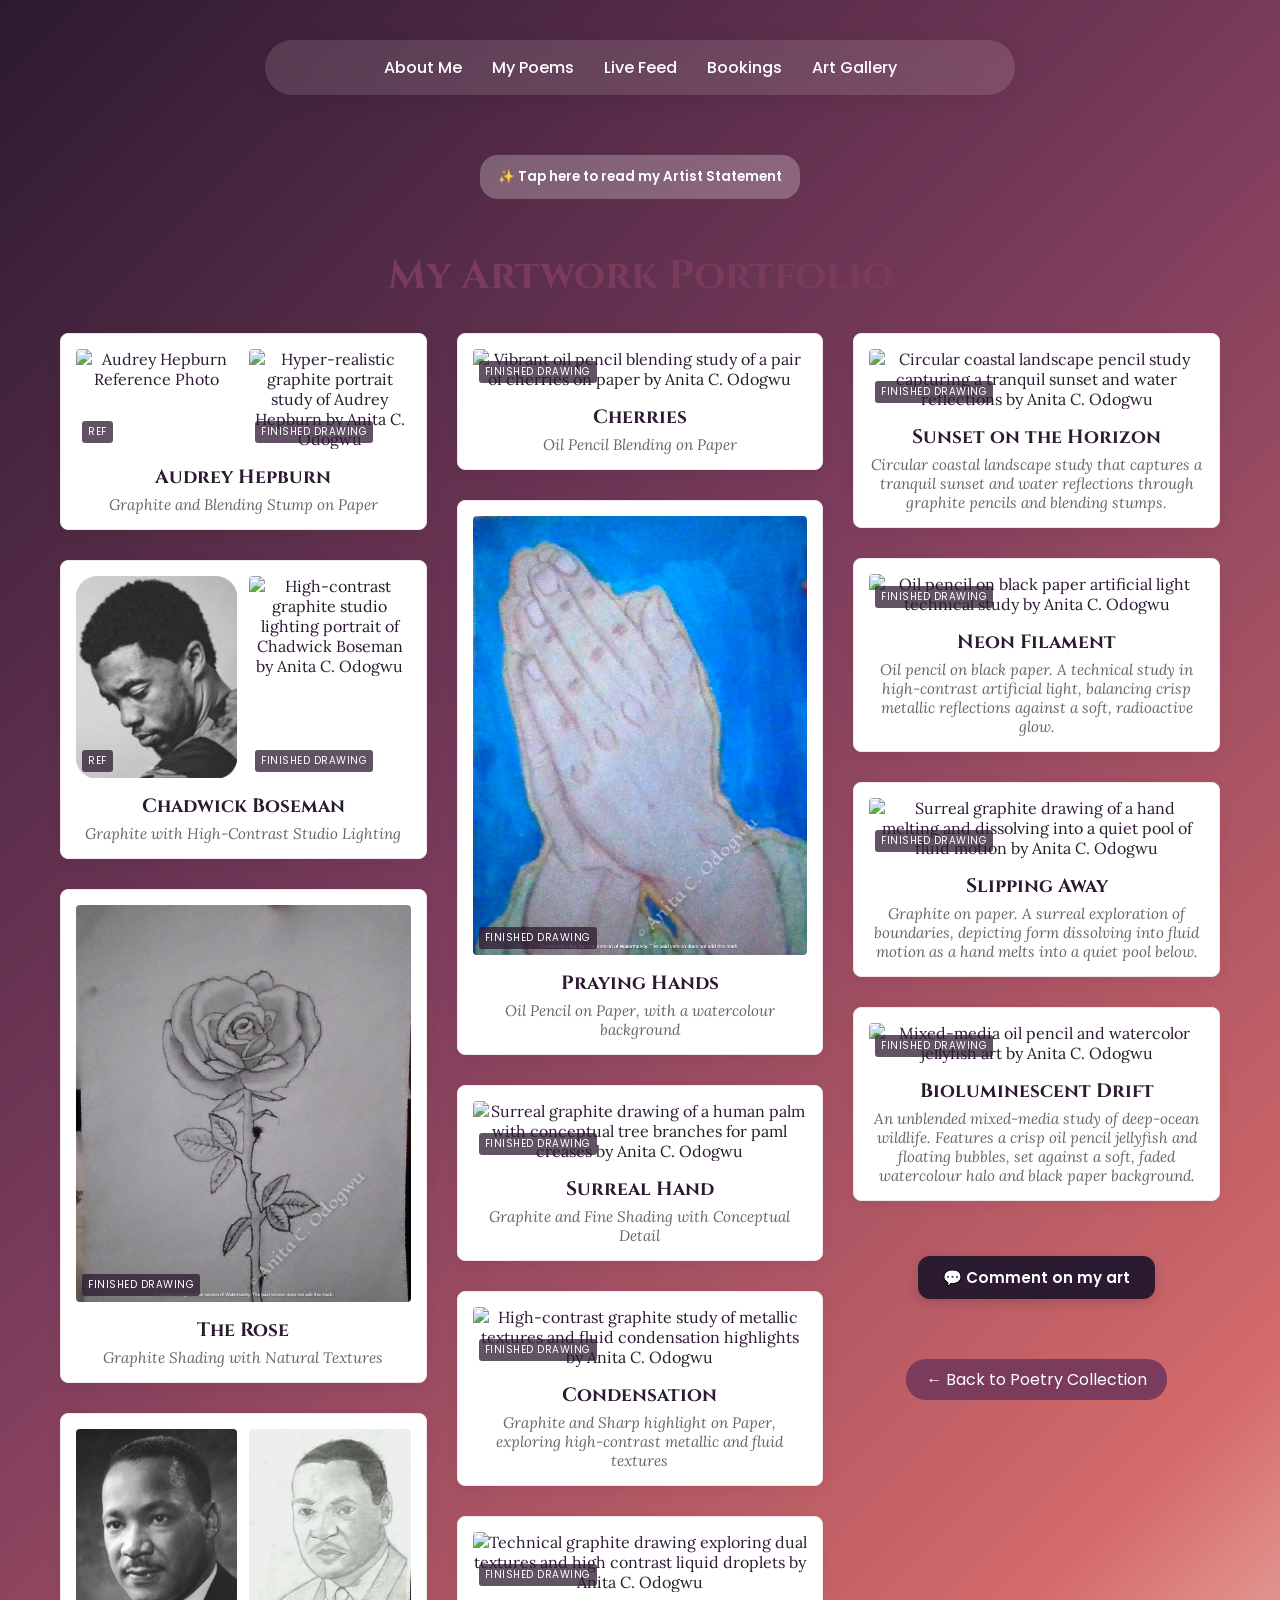
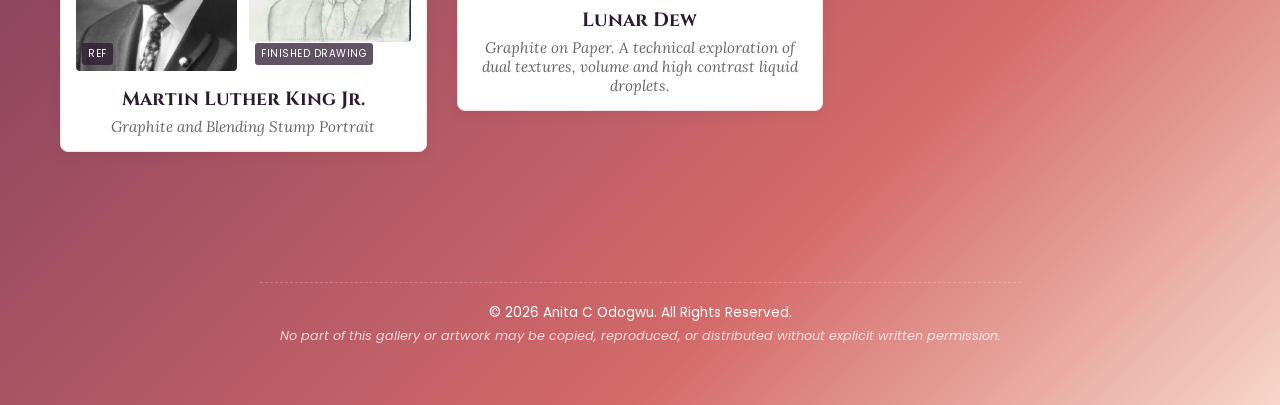
==== commit 8420c46a: "Improve gallery performance: fix Google Fonts links and lazy-load gallery images (non-invasive)" ====
--- a/gallery.html
+++ b/gallery.html
@@ -8,9 +8,9 @@
 <meta name="keywords" content="Anita C Odogwu, Anita Odogwu, Sheffield poet, Black British poet, artist, young, reference">
     
     <!-- Google Fonts Links: Cinzel, Lora, & Poppins -->
-    <link rel="preconnect" href="https://googleapis.com">
-    <link rel="preconnect" href="https://gstatic.com" crossorigin>
-    <link href="https://googleapis.com" rel="stylesheet">
+    <link rel="preconnect" href="https://fonts.googleapis.com">
+    <link rel="preconnect" href="https://fonts.gstatic.com" crossorigin>
+    <link href="https://fonts.googleapis.com/css2?family=Cinzel:wght@600;700&family=Lora:ital,wght@0,400..700;1,400..700&family=Poppins:wght@400;600&display=swap" rel="stylesheet">
  
     <!-- Fixed Glowing Feather Favicon Direct Link -->
     <link rel="icon" type="image/png" href="https://i.postimg.cc/k5PKdrwZ/Screenshot-2026-06-14-6-55-30-PM.png">
@@ -61,7 +61,7 @@
         
         .art-card h3 { font-family: 'Cinzel', serif; color: #2c1a30; font-size: 1.2rem; margin: 15px 0 5px 0; }
         .art-card p { font-family: 'Lora', serif; color: #666; font-size: 0.95rem; font-style: italic; margin: 0; }
-        .back-home { margin-top: 40px; display: inline-block; background: #7a3b5c; color: white; padding: 8px 20px; border-radius: 20px; text-decoration: none; font-family: 'Poppins', sans-serif; font-size: 0.9rem; transition: background 0.2s; }
+        .back-home { margin-top: 40px; display: inline-block; background: #7a3b5c; color: white; padding: 8px 20px; border-radius: 20px; text-decoration: none; font-family: 'Poppins', sans-serif; }
         .back-home:hover { background: #2c1a30; }
         
         /* Footer Styling */
@@ -161,47 +161,47 @@
         <a href="gallery.html">Art Gallery</a>
     </nav>
 
-<!-- 1. The Fixed Interactive Button -->
-<div style="text-align: center; max-width: 600px; margin: 25px auto 0 auto; padding: 10px; clear: both;">
-  <button id="toggleBioButton" type="button" style="display: inline-block !important; background-color: rgba(255, 255, 255, 0.25) !important; color: #ffffff !important; text-decoration: none !important; border: 2px solid #ffffff !important; padding: 12px 24px !important; font-size: 1.1rem !important; font-weight: bold !important; border-radius: 25px !important; cursor: pointer !important; transition: all 0.3s ease !important; backdrop-filter: blur(5px) !important; box-shadow: 0 4px 15px rgba(0,0,0,0.1) !important; -webkit-appearance: none !important; appearance: none !important;">
-    ✨ Tap here to read my Artist Statement
-  </button>
-
-  <!-- 2. The Bio Text (Hidden by default) -->
-  <div id="bioTextContainer" style="display: none; animation: fadeIn 0.4s ease; text-align: center; color: #ffffff; font-size: 1.1rem; line-height: 1.6; margin-top: 20px; background-color: rgba(0, 0, 0, 0.2); padding: 20px; border-radius: 15px;">
-    <strong> <u>ARTIST STATEMENT</u></strong><br><br>
-    I am a multimedia creative focusing on hyper-realistic graphite studies, high-contrast lighting, and surreal conceptual forms. My work explores the boundaries between texture, volume, and emotion. As well as themes that relate to my writing.
-  </div>
-</div>
-
-<!-- 3. The Interactive Logic (JavaScript) -->
-<script>
-  document.getElementById('toggleBioButton').addEventListener('click', function(e) {
-    e.preventDefault(); 
-    var bioContainer = document.getElementById('bioTextContainer');
-    
-    if (bioContainer.style.display === 'none') {
-      bioContainer.style.display = 'block';
-      this.textContent = '❌ Hide Artist Statement';
-    } else {
-      bioContainer.style.display = 'none';
-      this.textContent = '✨ Tap here to read my Artist Statement';
-    }
-  });
-</script>
-
-<!-- 4. The CSS Animation and Hover State -->
-<style>
-  #toggleBioButton:hover {
-    background-color: rgba(109, 1, 76, 0.624) !important;
-    transform: scale(1.05) !important;
-    text-decoration: none !important;
-  }
-  @keyframes fadeIn {
-    from { opacity: 0; transform: translateY(-5px); }
-    to { opacity: 1; transform: translateY(0); }
-  }
-</style>
+ <!-- 1. The Fixed Interactive Button -->
+ <div style="text-align: center; max-width: 600px; margin: 25px auto 0 auto; padding: 10px; clear: both;">
+   <button id="toggleBioButton" type="button" style="display: inline-block !important; background-color: rgba(255, 255, 255, 0.25) !important; color: #ffffff !important; text-decoration: none !important; padding: 12px 18px !important; border-radius: 18px !important; border: none; font-family: 'Poppins', sans-serif; font-weight: 600; cursor: pointer;"> 
+     ✨ Tap here to read my Artist Statement
+   </button>
+
+   <!-- 2. The Bio Text (Hidden by default) -->
+   <div id="bioTextContainer" style="display: none; animation: fadeIn 0.4s ease; text-align: center; color: #ffffff; font-size: 1.1rem; line-height: 1.6; margin-top: 20px; background-color: rgba(0,0,0,0.15); padding: 14px; border-radius: 8px;">
+     <strong> <u>ARTIST STATEMENT</u></strong><br><br>
+     I am a multimedia creative focusing on hyper-realistic graphite studies, high-contrast lighting, and surreal conceptual forms. My work explores the boundaries between texture, volume, and emotion.
+   </div>
+ </div>
+
+ <!-- 3. The Interactive Logic (JavaScript) -->
+ <script>
+   document.getElementById('toggleBioButton').addEventListener('click', function(e) {
+     e.preventDefault(); 
+     var bioContainer = document.getElementById('bioTextContainer');
+     
+     if (bioContainer.style.display === 'none') {
+       bioContainer.style.display = 'block';
+       this.textContent = '❌ Hide Artist Statement';
+     } else {
+       bioContainer.style.display = 'none';
+       this.textContent = '✨ Tap here to read my Artist Statement';
+     }
+   });
+ </script>
+
+ <!-- 4. The CSS Animation and Hover State -->
+ <style>
+   #toggleBioButton:hover {
+     background-color: rgba(109, 1, 76, 0.624) !important;
+     transform: scale(1.05) !important;
+     text-decoration: none !important;
+   }
+   @keyframes fadeIn {
+     from { opacity: 0; transform: translateY(-5px); }
+     to { opacity: 1; transform: translateY(0); }
+   }
+ </style>
 
 
     <!-- Main Gallery Section -->
@@ -214,11 +214,11 @@
             <div class="art-card">
                 <div class="comparison-container">
                     <div class="image-box">
-                        <img src="Reference/audrey-ref.jpg" alt="Audrey Hepburn Reference Photo" class="zoomable">
+                        <img loading="lazy" decoding="async" src="Reference/audrey-ref.jpg" alt="Audrey Hepburn Reference Photo" class="zoomable">
                         <div class="image-label">Ref</div>
                     </div>
                     <div class="image-box">
-                        <img src="Finished Drawings/audrey.jpg" alt="Hyper-realistic graphite portrait study of Audrey Hepburn by Anita C. Odogwu" class="zoomable">
+                        <img loading="lazy" decoding="async" src="Finished Drawings/audrey.jpg" alt="Hyper-realistic graphite portrait study of Audrey Hepburn by Anita C. Odogwu" class="zoomable">
                         <div class="image-label">Finished Drawing</div>
                     </div>
                 </div>
@@ -230,11 +230,11 @@
             <div class="art-card">
                 <div class="comparison-container">
                     <div class="image-box">
-                        <img src="Reference/chadwick-ref.jpg" alt="Chadwick Boseman Reference Photo" class="zoomable">
+                        <img loading="lazy" decoding="async" src="Reference/chadwick-ref.jpg" alt="Chadwick Boseman Reference Photo" class="zoomable">
                         <div class="image-label">Ref</div>
                     </div>
                     <div class="image-box">
-                        <img src="Finished Drawings/chadwick.jpg" alt="High-contrast graphite studio lighting portrait of Chadwick Boseman by Anita C. Odogwu" class="zoomable">
+                        <img loading="lazy" decoding="async" src="Finished Drawings/chadwick.jpg" alt="High-contrast graphite studio lighting portrait of Chadwick Boseman by Anita C. Odogwu" class="zoomable">
                         <div class="image-label">Finished Drawing</div>
                     </div>
                 </div>
@@ -245,7 +245,7 @@
             <div class="art-card">
                 <div class="comparison-container">
                     <div class="image-box">
-                        <img src="Finished Drawings/rose.jpg" alt="Detailed graphite shading study of a rose with natural textures by Anita C. Odogwu" class="zoomable">
+                        <img loading="lazy" decoding="async" src="Finished Drawings/rose.jpg" alt="Detailed graphite shading study of a rose with natural textures by Anita C. Odogwu" class="zoomable">
                         <div class="image-label">Finished Drawing</div>
                     </div>
                 </div>
@@ -257,11 +257,11 @@
             <div class="art-card">
                 <div class="comparison-container">
                     <div class="image-box">
-                        <img src="Reference/mlk-ref.jpg" alt="Martin Luther King Jr. Reference Photo" class="zoomable">
+                        <img loading="lazy" decoding="async" src="Reference/mlk-ref.jpg" alt="Martin Luther King Jr. Reference Photo" class="zoomable">
                         <div class="image-label">Ref</div>
                     </div>
                     <div class="image-box">
-                        <img src="Finished Drawings/mlk.jpg" alt="Hyper-realistic graphite and blending stump portrait of Martin Luther King Jr by Anita C. Odogwu" class="zoomable">
+                        <img loading="lazy" decoding="async" src="Finished Drawings/mlk.jpg" alt="Hyper-realistic graphite and blending stump portrait of Martin Luther King Jr by Anita C. Odogwu" class="zoomable">
                         <div class="image-label">Finished Drawing</div>
                     </div>
                 </div>
@@ -273,7 +273,7 @@
             <div class="art-card">
                 <div class="comparison-container">
                     <div class="image-box">
-                        <img src="Finished Drawings/cherries.jpg" alt="Vibrant oil pencil blending study of a pair of cherries on paper by Anita C. Odogwu" class="zoomable">
+                        <img loading="lazy" decoding="async" src="Finished Drawings/cherries.jpg" alt="Vibrant oil pencil blending study of a pair of cherries on paper by Anita C. Odogwu" class="zoomable">
                         <div class="image-label">Finished Drawing</div>
                     </div>
                 </div>
@@ -285,7 +285,7 @@
             <div class="art-card">
                 <div class="comparison-container">
                     <div class="image-box">
-                        <img src="Finished Drawings/hands.jpg" alt="Oil pencil drawing of praying hands set against a watercolor background by Anita C. Odogwu" class="zoomable">
+                        <img loading="lazy" decoding="async" src="Finished Drawings/hands.jpg" alt="Oil pencil drawing of praying hands set against a watercolor background by Anita C. Odogwu" class="zoomable">
                         <div class="image-label">Finished Drawing</div>
                     </div>
                 </div>
@@ -297,7 +297,7 @@
             <div class="art-card">
                 <div class="comparison-container">
                     <div class="image-box">
-                        <img src="Finished Drawings/hand.jpg" alt="Surreal graphite drawing of a human palm with conceptual tree branches for paml creases by Anita C. Odogwu" class="zoomable">
+                        <img loading="lazy" decoding="async" src="Finished Drawings/hand.jpg" alt="Surreal graphite drawing of a human palm with conceptual tree branches for paml creases by Anita C. Odogwu" class="zoomable">
                         <div class="image-label">Finished Drawing</div>
                     </div>
                 </div>
@@ -312,7 +312,7 @@
 <div class="art-card">
     <div class="comparison-container">
         <div class="image-box">
-            <img src="Finished Drawings/condensation.jpg" alt="High-contrast graphite study of metallic textures and fluid condensation highlights by Anita C. Odogwu" class="zoomable">
+            <img loading="lazy" decoding="async" src="Finished Drawings/condensation.jpg" alt="High-contrast graphite study of metallic textures and fluid condensation highlights by Anita C. Odogwu" class="zoomable">
             <div class="image-label">Finished Drawing</div>
         </div>
     </div>
@@ -326,7 +326,7 @@
 <div class="art-card">
     <div class="comparison-container">
         <div class="image-box">
-            <img src="Finished Drawings/bubbles.jpg" alt="Technical graphite drawing exploring dual textures and high contrast liquid droplets by Anita C. Odogwu" class="zoomable">
+            <img loading="lazy" decoding="async" src="Finished Drawings/bubbles.jpg" alt="Technical graphite drawing exploring dual textures and high contrast liquid droplets by Anita C. Odogwu" class="zoomable">
             <div class="image-label">Finished Drawing</div>
         </div>
     </div>
@@ -338,7 +338,7 @@
 <div class="art-card">
     <div class="comparison-container">
         <div class="image-box">
-            <img src="Finished Drawings/sunset.jpg" alt="Circular coastal landscape pencil study capturing a tranquil sunset and water reflections by Anita C. Odogwu" class="zoomable">
+            <img loading="lazy" decoding="async" src="Finished Drawings/sunset.jpg" alt="Circular coastal landscape pencil study capturing a tranquil sunset and water reflections by Anita C. Odogwu" class="zoomable">
             <div class="image-label">Finished Drawing</div>
         </div>
     </div>
@@ -350,7 +350,7 @@
 <div class="art-card">
     <div class="comparison-container">
         <div class="image-box">
-            <img src="Finished Drawings/lightbulb.jpg" alt="Oil pencil on black paper artificial light technical study by Anita C. Odogwu" class="zoomable">
+            <img loading="lazy" decoding="async" src="Finished Drawings/lightbulb.jpg" alt="Oil pencil on black paper artificial light technical study by Anita C. Odogwu" class="zoomable">
             <div class="image-label">Finished Drawing</div>
         </div>
     </div>
@@ -362,7 +362,7 @@
 <div class="art-card">
     <div class="comparison-container">
         <div class="image-box">
-            <img src="Finished Drawings/dripping.jpg" alt="Surreal graphite drawing of a hand melting and dissolving into a quiet pool of fluid motion by Anita C. Odogwu" class="zoomable">
+            <img loading="lazy" decoding="async" src="Finished Drawings/dripping.jpg" alt="Surreal graphite drawing of a hand melting and dissolving into a quiet pool of fluid motion by Anita C. Odogwu" class="zoomable">
             <div class="image-label">Finished Drawing</div>
         </div>
     </div>
@@ -374,13 +374,12 @@
 <div class="art-card">
     <div class="comparison-container">
         <div class="image-box">
-            <img src="Finished Drawings/jellyfish.jpg" alt="Mixed-media oil pencil and watercolor jellyfish art by Anita C. Odogwu" class="zoomable">
+            <img loading="lazy" decoding="async" src="Finished Drawings/jellyfish.jpg" alt="Mixed-media oil pencil and watercolor jellyfish art by Anita C. Odogwu" class="zoomable">
             <div class="image-label">Finished Drawing</div>
         </div>
     </div>
     <h3>Bioluminescent Drift</h3>
     <p>An unblended mixed-media study of deep-ocean wildlife. Features a crisp oil pencil jellyfish and floating bubbles, set against a soft, faded watercolour halo and black paper background.</p>
-</div>
            
 
         </div>
@@ -406,7 +405,8 @@
 
         zoomableImages.forEach(image => {
             image.addEventListener('click', () => {
-                lightboxImg.src = image.src;
+                // When using lazy images, set lightbox src to the natural srcset if available
+                lightboxImg.src = image.currentSrc || image.src;
                 lightboxImg.alt = image.alt;
                 lightbox.classList.add('active');
             });
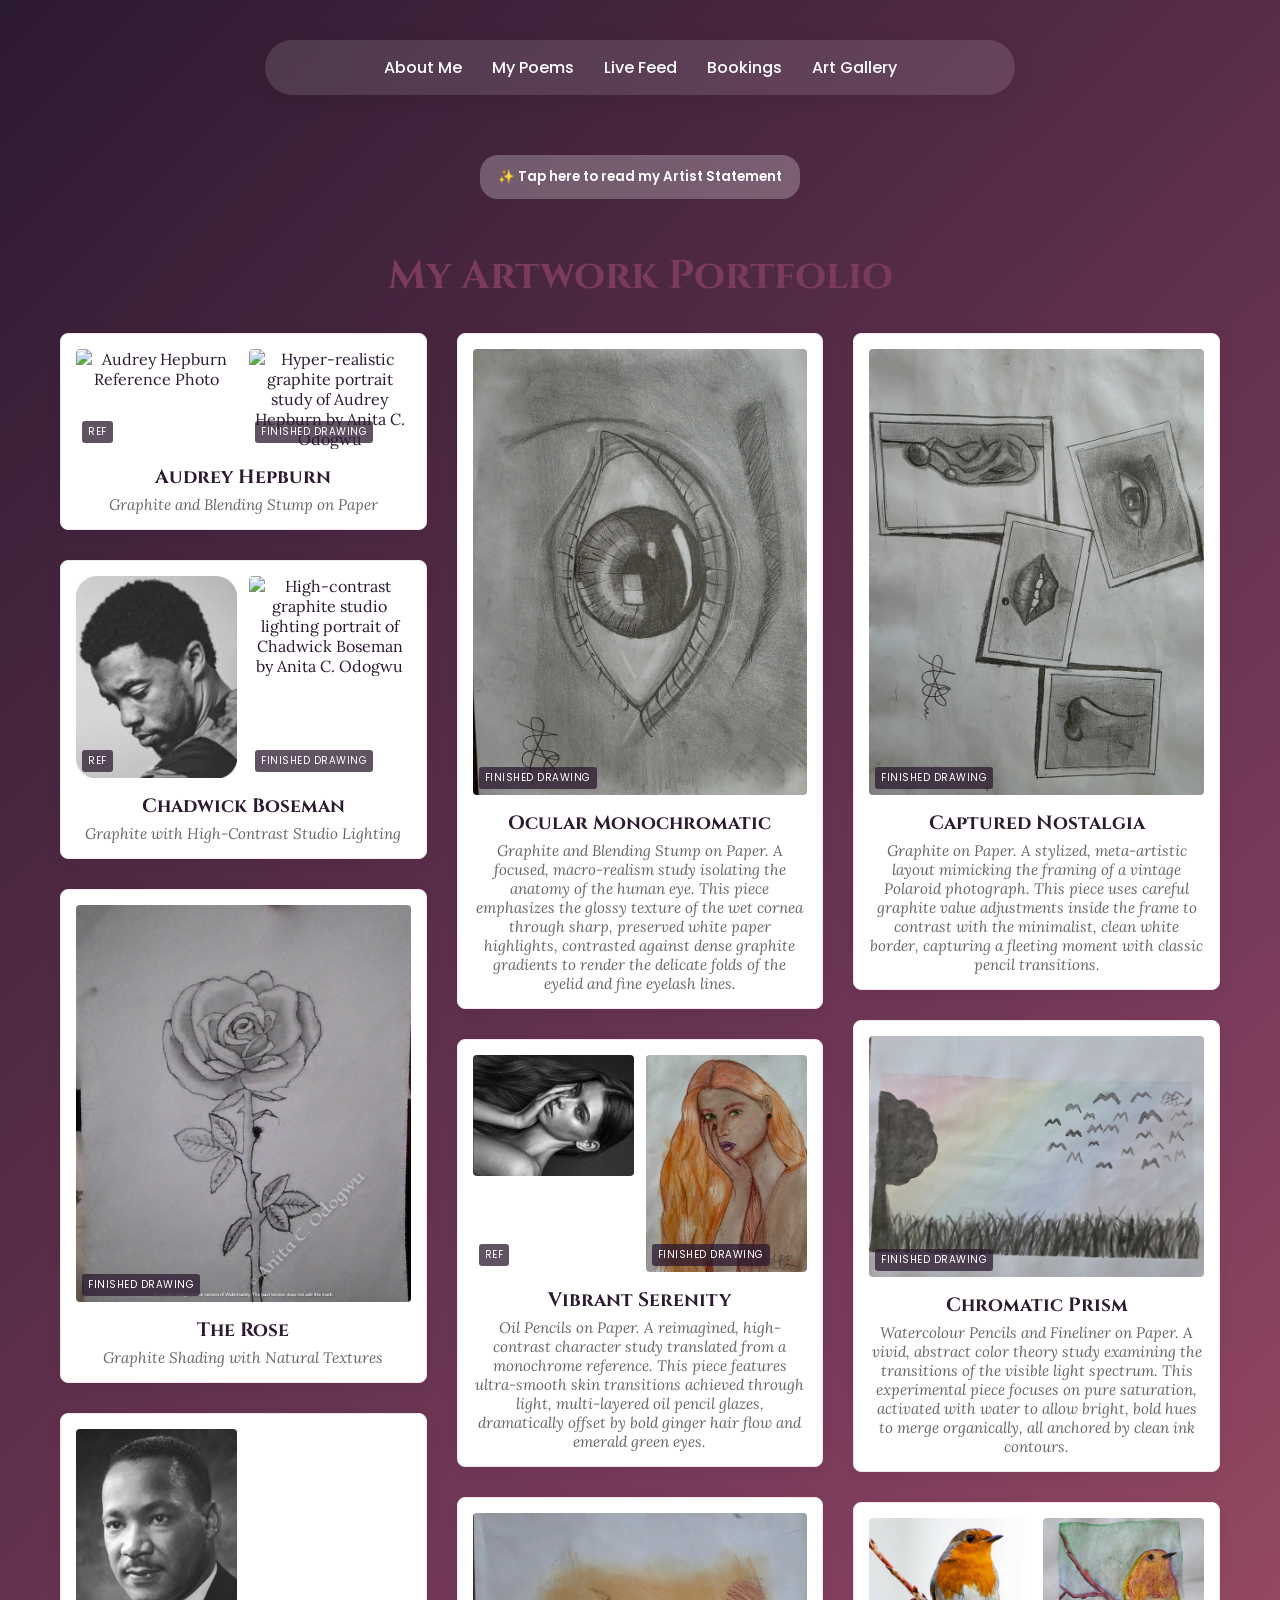
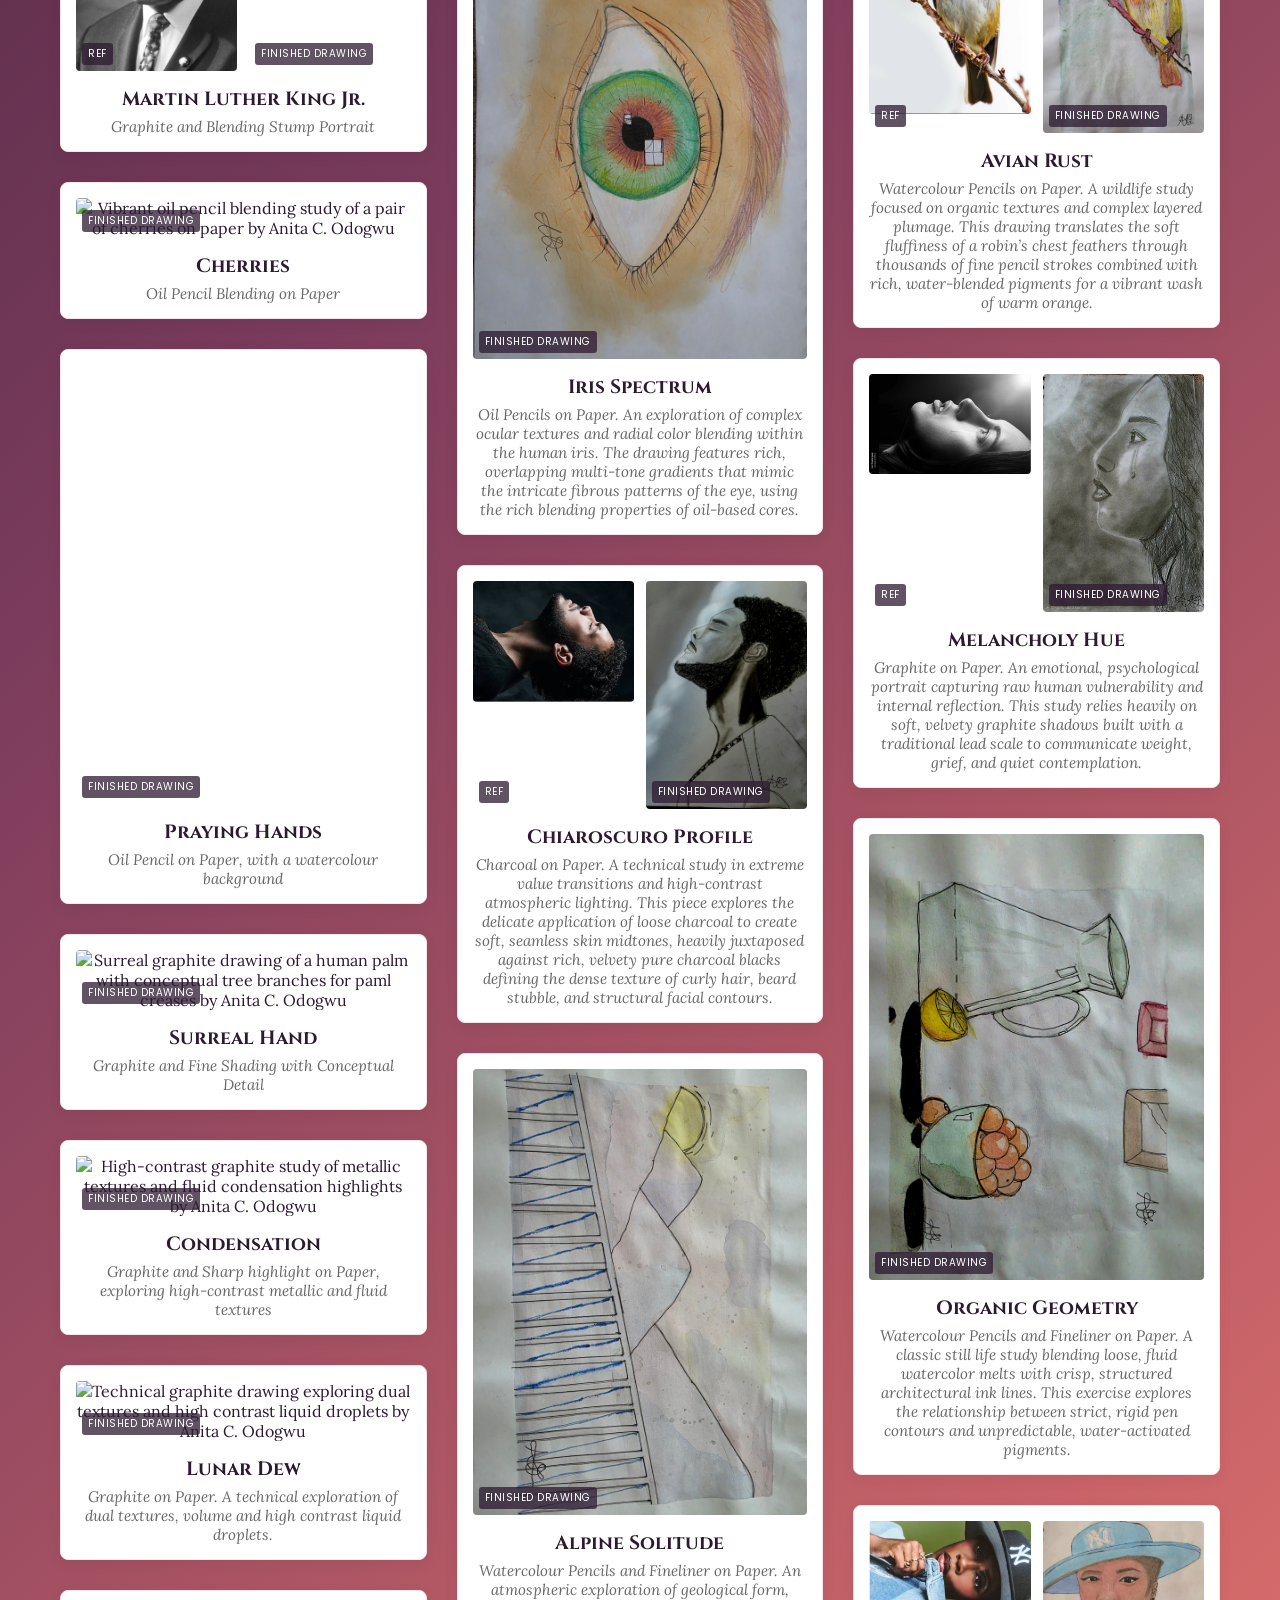
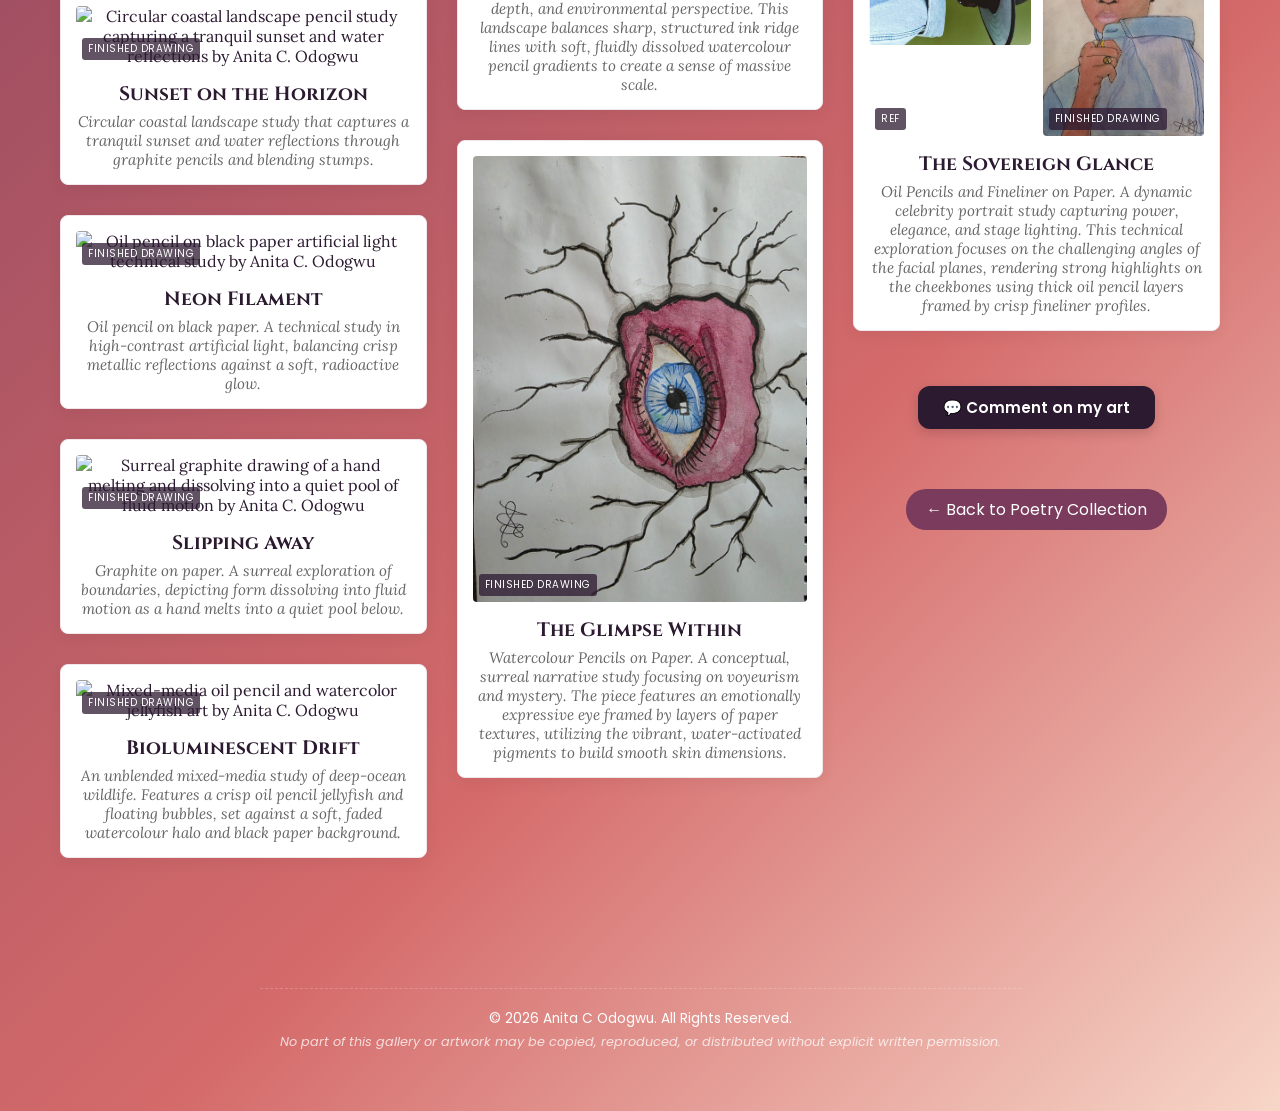
==== commit 794713e5: "Add multiple art cards with descriptions and images" ====
--- a/gallery.html
+++ b/gallery.html
@@ -380,9 +380,172 @@
     </div>
     <h3>Bioluminescent Drift</h3>
     <p>An unblended mixed-media study of deep-ocean wildlife. Features a crisp oil pencil jellyfish and floating bubbles, set against a soft, faded watercolour halo and black paper background.</p>
-           
-
-        </div>
+        </div>
+
+<!-- Card 15 -->
+<div class="art-card">
+    <div class="comparison-container">
+        <div class="image-box">
+            <img src="Finished Drawings/bweye.jpg" alt="Hyper-realistic black and white eye drawing close-up macro realism sketch" class="zoomable">
+            <div class="image-label">Finished Drawing</div>
+        </div>
+    </div>
+    <h3>Ocular Monochromatic</h3>
+    <p>Graphite and Blending Stump on Paper. A focused, macro-realism study isolating the anatomy of the human eye. This piece emphasizes the glossy texture of the wet cornea through sharp, preserved white paper highlights, contrasted against dense graphite gradients to render the delicate folds of the eyelid and fine eyelash lines.</p>
+</div>
+
+<!-- Card 16 -->
+<div class="art-card">
+    <div class="comparison-container">
+        <div class="image-box">
+            <img src="Reference/Ginger.png" alt="Black and white portrait photography reference photo of a young woman leaning on her hand">
+            <div class="image-label">Ref</div>
+        </div>
+        <div class="image-box">
+            <img src="Finished Drawings/ginger.jpg" alt="Realistic ginger woman portrait drawing with green eyes colored pencil skin layering study" class="zoomable">
+            <div class="image-label">Finished Drawing</div>
+        </div>
+    </div>
+    <h3>Vibrant Serenity</h3>
+    <p>Oil Pencils on Paper. A reimagined, high-contrast character study translated from a monochrome reference. This piece features ultra-smooth skin transitions achieved through light, multi-layered oil pencil glazes, dramatically offset by bold ginger hair flow and emerald green eyes.</p>
+</div>
+
+<!-- Card 17 -->
+<div class="art-card">
+    <div class="comparison-container">
+        <div class="image-box">
+            <img src="Finished Drawings/hazel.jpg" alt="Detailed colored pencil eye drawing with vibrant hazel iris texture and fine ink linework" class="zoomable">
+            <div class="image-label">Finished Drawing</div>
+        </div>
+    </div>
+    <h3>Iris Spectrum</h3>
+    <p>Oil Pencils on Paper. An exploration of complex ocular textures and radial color blending within the human iris. The drawing features rich, overlapping multi-tone gradients that mimic the intricate fibrous patterns of the eye, using the rich blending properties of oil-based cores.</p>
+</div>
+
+<!-- Card 18 -->
+<div class="art-card">
+    <div class="comparison-container">
+        <div class="image-box">
+            <img src="Reference/man1ref.png" alt="Dramatic profile portrait photography reference photo of a man with curly hair and beard">
+            <div class="image-label">Ref</div>
+        </div>
+        <div class="image-box">
+            <img src="Finished Drawings/man1.jpg" alt="Hyper-realistic charcoal portrait drawing of a man with curly hair chiaroscuro lighting skin study" class="zoomable">
+            <div class="image-label">Finished Drawing</div>
+        </div>
+    </div>
+    <h3>Chiaroscuro Profile</h3>
+    <p>Charcoal on Paper. A technical study in extreme value transitions and high-contrast atmospheric lighting. This piece explores the delicate application of loose charcoal to create soft, seamless skin midtones, heavily juxtaposed against rich, velvety pure charcoal blacks defining the dense texture of curly hair, beard stubble, and structural facial contours.</p>
+</div>
+            
+<!-- Card 19 -->
+<div class="art-card">
+    <div class="comparison-container">
+        <div class="image-box">
+            <img src="Finished Drawings/mountains.jpg" alt="Atmospheric landscape drawing of a jagged mountain range peaks fine art sketch" class="zoomable">
+            <div class="image-label">Finished Drawing</div>
+        </div>
+    </div>
+    <h3>Alpine Solitude</h3>
+    <p>Watercolour Pencils and Fineliner on Paper. An atmospheric exploration of geological form, depth, and environmental perspective. This landscape balances sharp, structured ink ridge lines with soft, fluidly dissolved watercolour pencil gradients to create a sense of massive scale.</p>
+</div>
+
+<!-- Card 20 -->
+<div class="art-card">
+    <div class="comparison-container">
+        <div class="image-box">
+            <img src="Finished Drawings/peeking.jpg" alt="Surreal conceptual art drawing of an eye peeking through geometric torn paper layers" class="zoomable">
+            <div class="image-label">Finished Drawing</div>
+        </div>
+    </div>
+    <h3>The Glimpse Within</h3>
+    <p>Watercolour Pencils on Paper. A conceptual, surreal narrative study focusing on voyeurism and mystery. The piece features an emotionally expressive eye framed by layers of paper textures, utilizing the vibrant, water-activated pigments to build smooth skin dimensions.</p>
+</div>
+
+<!-- Card 21 -->
+<div class="art-card">
+    <div class="comparison-container">
+        <div class="image-box">
+            <img src="Finished Drawings/polaroid.jpg" alt="Graphic colored pencil drawing styled like a vintage square border polaroid picture frame" class="zoomable">
+            <div class="image-label">Finished Drawing</div>
+        </div>
+    </div>
+    <h3>Captured Nostalgia</h3>
+    <p>Graphite on Paper. A stylized, meta-artistic layout mimicking the framing of a vintage Polaroid photograph. This piece uses careful graphite value adjustments inside the frame to contrast with the minimalist, clean white border, capturing a fleeting moment with classic pencil transitions.</p>
+</div>
+
+<!-- Card 22 -->
+<div class="art-card">
+    <div class="comparison-container">
+        <div class="image-box">
+            <img src="Finished Drawings/rainbow.jpg" alt="Abstract color theory study artwork showing smooth spectrum rainbow color transitions blending" class="zoomable">
+            <div class="image-label">Finished Drawing</div>
+        </div>
+    </div>
+    <h3>Chromatic Prism</h3>
+    <p>Watercolour Pencils and Fineliner on Paper. A vivid, abstract color theory study examining the transitions of the visible light spectrum. This experimental piece focuses on pure saturation, activated with water to allow bright, bold hues to merge organically, all anchored by clean ink contours.</p>
+</div>
+
+<!-- Card 23-->
+<div class="art-card">
+    <div class="comparison-container">
+        <div class="image-box">
+            <img src="Reference/robinref.png" alt="Wildlife photography reference photo of a fluffy European robin bird perched">
+            <div class="image-label">Ref</div>
+        </div>
+        <div class="image-box">
+            <img src="Finished Drawings/robin.jpg" alt="Detailed colored pencil animal drawing of a fluffy European robin bird plumage sketch" class="zoomable">
+            <div class="image-label">Finished Drawing</div>
+        </div>
+    </div>
+    <h3>Avian Rust</h3>
+    <p>Watercolour Pencils on Paper. A wildlife study focused on organic textures and complex layered plumage. This drawing translates the soft fluffiness of a robin’s chest feathers through thousands of fine pencil strokes combined with rich, water-blended pigments for a vibrant wash of warm orange.</p>
+</div>
+
+<!-- Card 24 -->
+<div class="art-card">
+    <div class="comparison-container">
+        <div class="image-box">
+            <img src="Reference/Sadlady.png" alt="Emotional portrait photography reference photo of a sad expressive woman looking down">
+            <div class="image-label">Ref</div>
+        </div>
+        <div class="image-box">
+            <img src="Finished Drawings/sadlady.jpg" alt="Expressive graphite portrait drawing of a sad lady with smooth blending stump shading" class="zoomable">
+            <div class="image-label">Finished Drawing</div>
+        </div>
+    </div>
+    <h3>Melancholy Hue</h3>
+    <p>Graphite on Paper. An emotional, psychological portrait capturing raw human vulnerability and internal reflection. This study relies heavily on soft, velvety graphite shadows built with a traditional lead scale to communicate weight, grief, and quiet contemplation.</p>
+</div>
+
+<!-- Card 25 -->
+<div class="art-card">
+    <div class="comparison-container">
+        <div class="image-box">
+            <img src="Finished Drawings/still.jpg" alt="Still life drawing using the watercolor line and wash illustration technique" class="zoomable">
+            <div class="image-label">Finished Drawing</div>
+        </div>
+    </div>
+    <h3>Organic Geometry</h3>
+    <p>Watercolour Pencils and Fineliner on Paper. A classic still life study blending loose, fluid watercolor melts with crisp, structured architectural ink lines. This exercise explores the relationship between strict, rigid pen contours and unpredictable, water-activated pigments.</p>
+</div>
+
+<!-- Card 26 -->
+<div class="art-card">
+    <div class="comparison-container">
+        <div class="image-box">
+            <img src="Reference/tiwaref.png" alt="A dramatic Photo of Tiwa Savage" class="zoomable">
+            <div class="image-label">Ref</div>
+        </div>
+        <div class="image-box">
+            <img src="Finished Drawings/tiwa.jpg" alt="Realistic mixed media celebrity portrait drawing of Tiwa Savage face profile shading study" class="zoomable">
+            <div class="image-label">Finished Drawing</div>
+        </div>
+    </div>
+    <h3>The Sovereign Glance</h3>
+    <p>Oil Pencils and Fineliner on Paper. A dynamic celebrity portrait study capturing power, elegance, and stage lighting. This technical exploration focuses on the challenging angles of the facial planes, rendering strong highlights on the cheekbones using thick oil pencil layers framed by crisp fineliner profiles.</p>
+</div>
+
 
         <br>
         <a href="https://forms.gle/VrDgmBnQWtNrTwnB7" target="_blank" class="comment-trigger-btn">💬 Comment on my art</a>
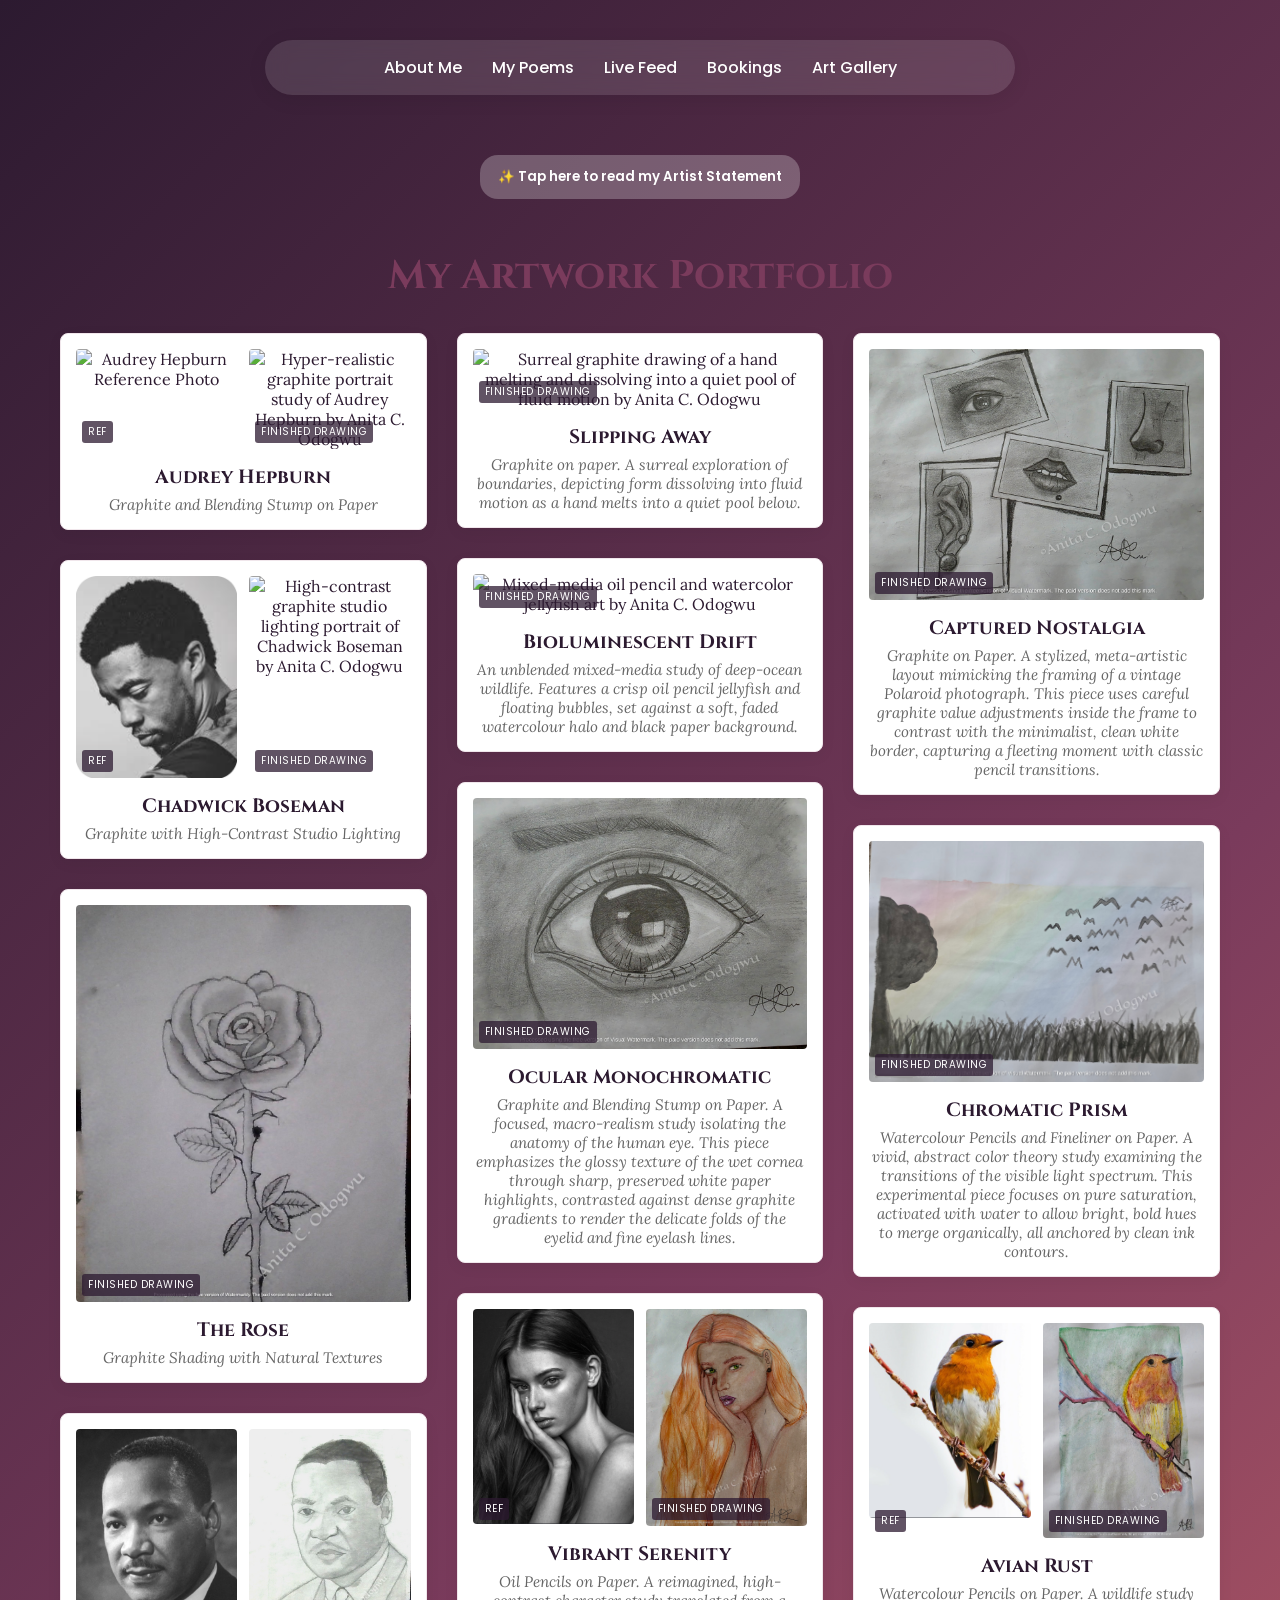
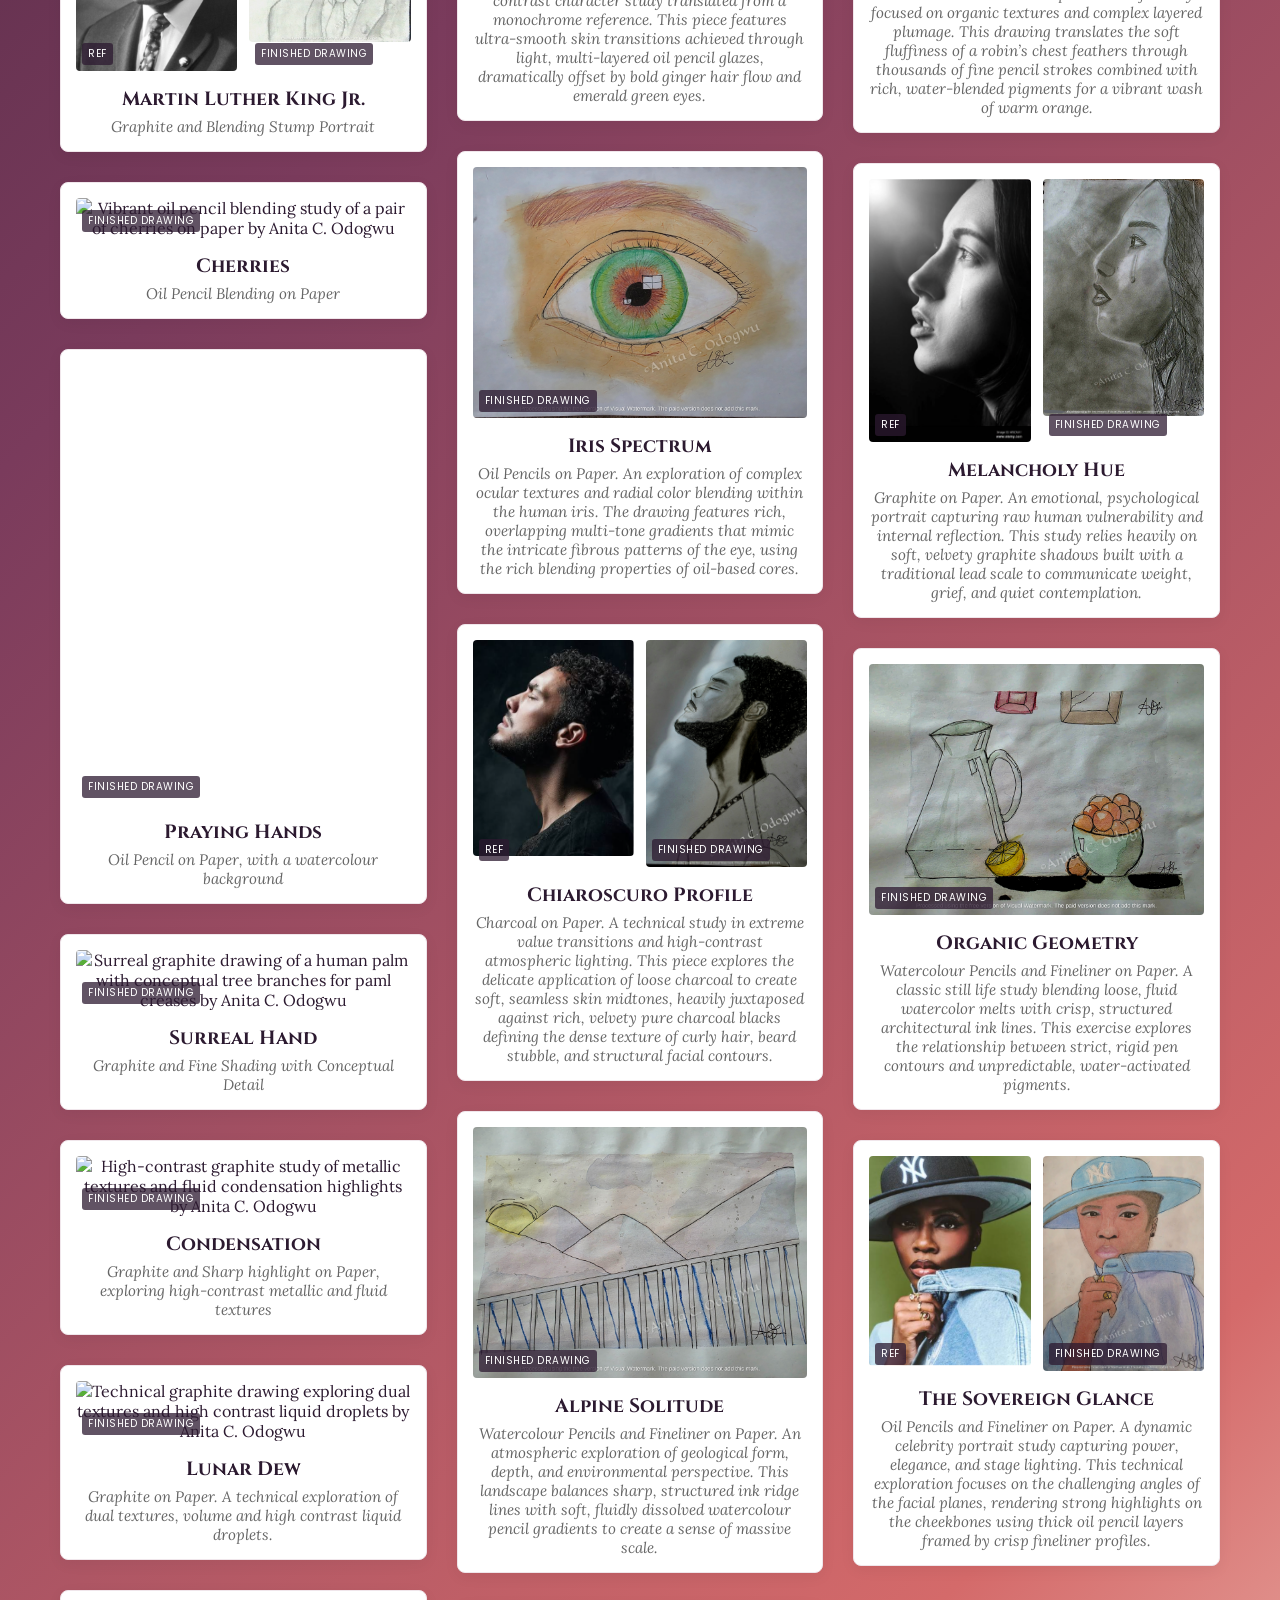
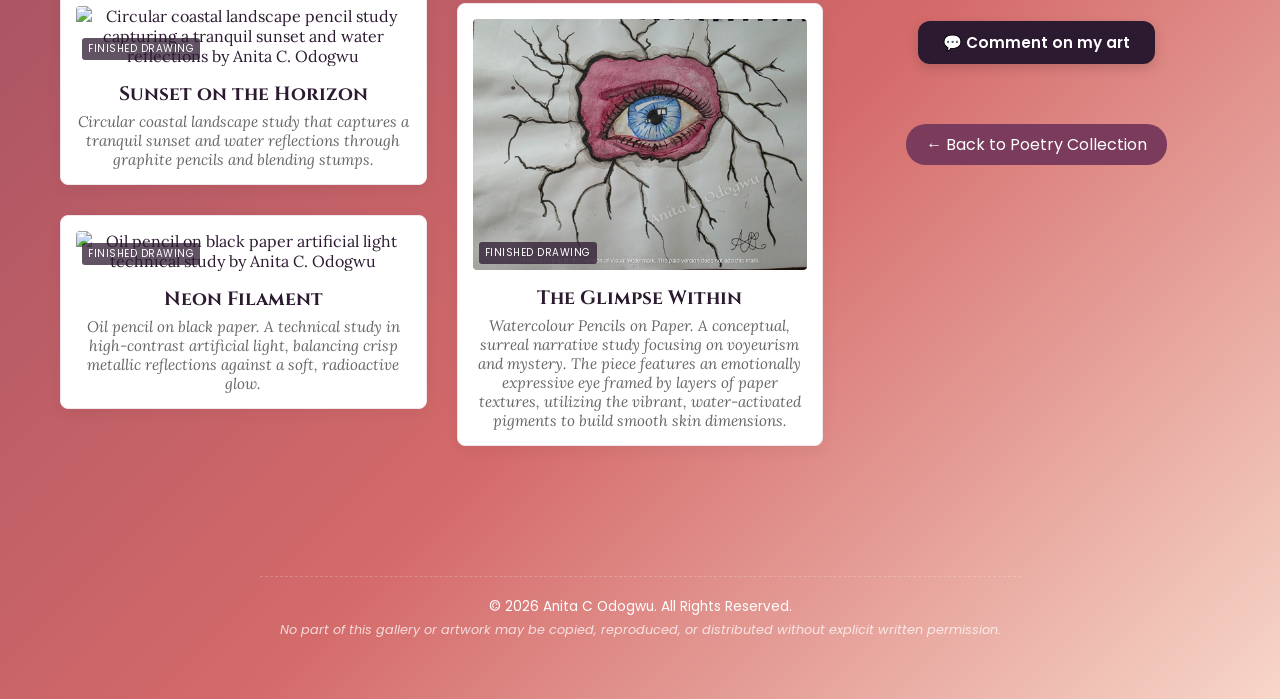
==== commit d83468a6: "Update bio text for clarity and accuracy" ====
--- a/gallery.html
+++ b/gallery.html
@@ -170,7 +170,7 @@
    <!-- 2. The Bio Text (Hidden by default) -->
    <div id="bioTextContainer" style="display: none; animation: fadeIn 0.4s ease; text-align: center; color: #ffffff; font-size: 1.1rem; line-height: 1.6; margin-top: 20px; background-color: rgba(0,0,0,0.15); padding: 14px; border-radius: 8px;">
      <strong> <u>ARTIST STATEMENT</u></strong><br><br>
-     I am a multimedia creative focusing on hyper-realistic graphite studies, high-contrast lighting, and surreal conceptual forms. My work explores the boundaries between texture, volume, and emotion.
+     I am a multimedia creative focusing on highly realistic graphite studies, high-contrast lighting, and surreal conceptual forms. My work explores the boundaries between texture, volume, and emotion.
    </div>
  </div>
 
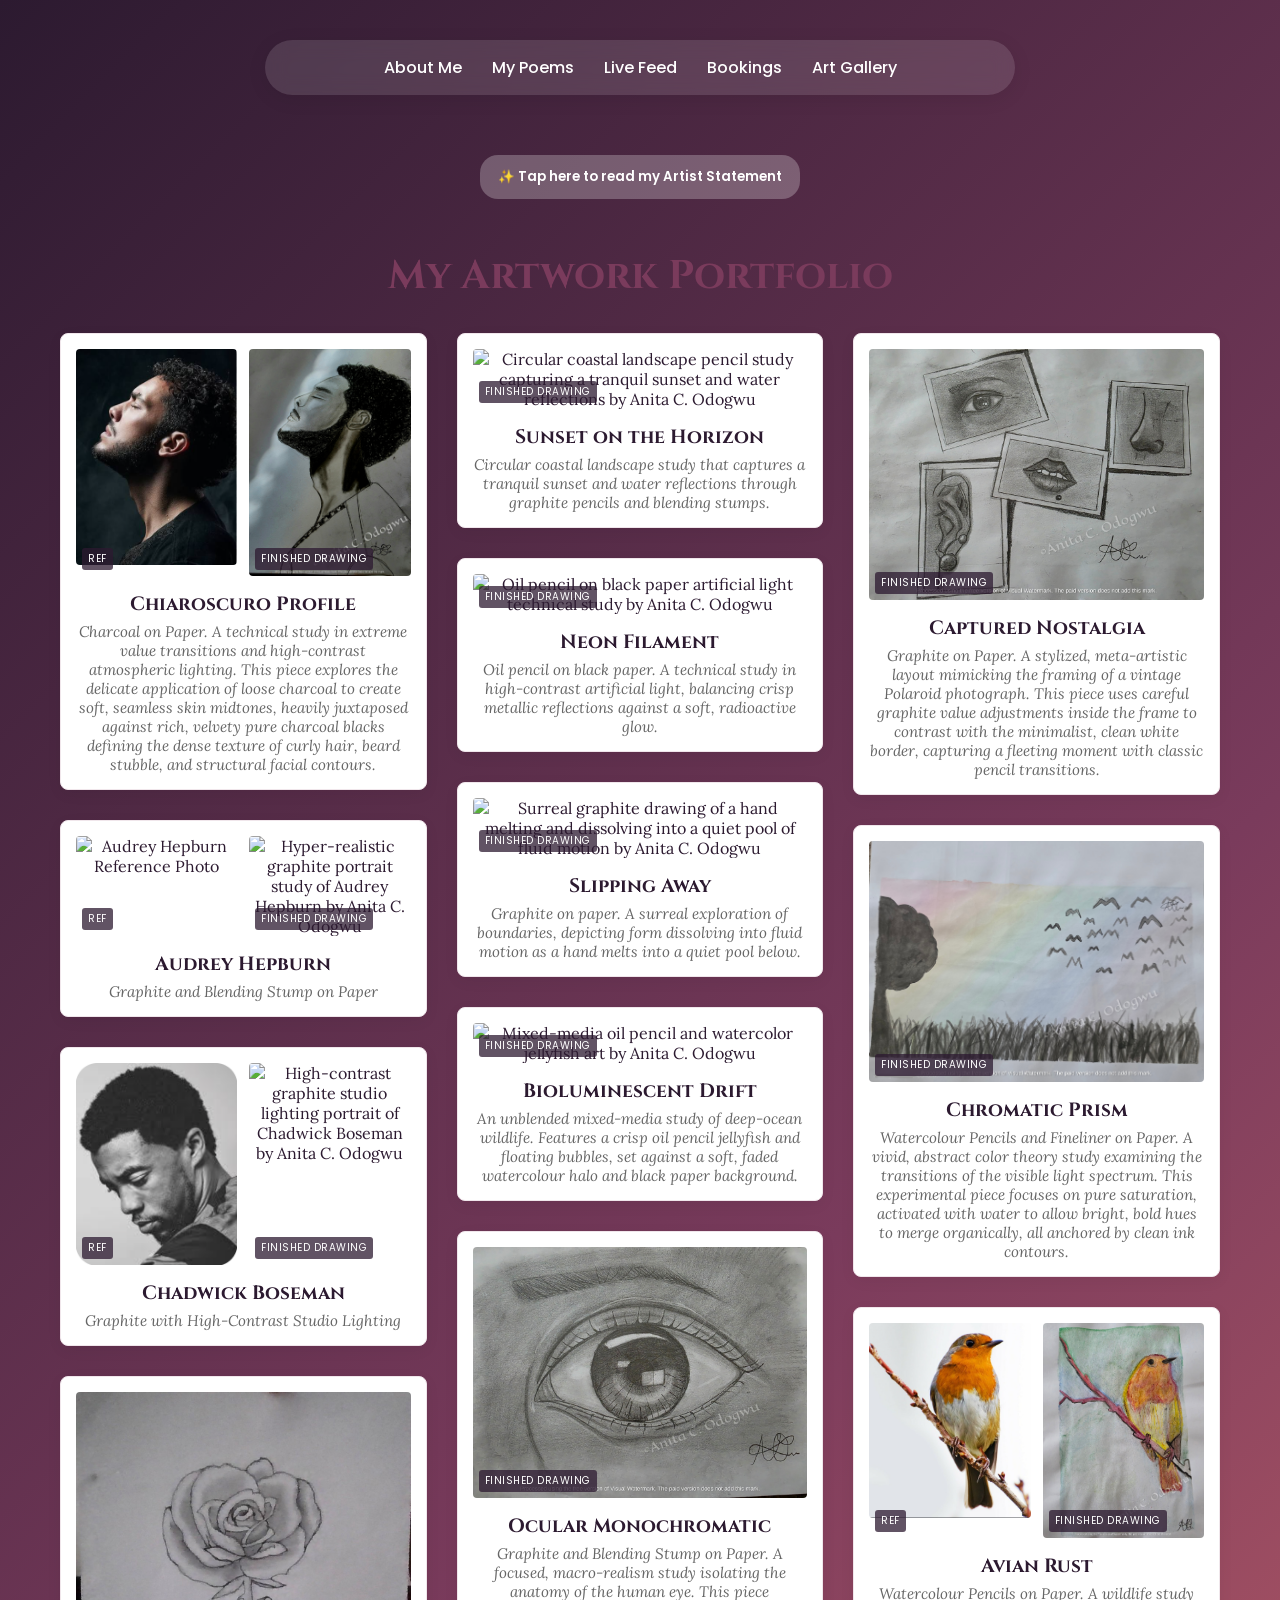
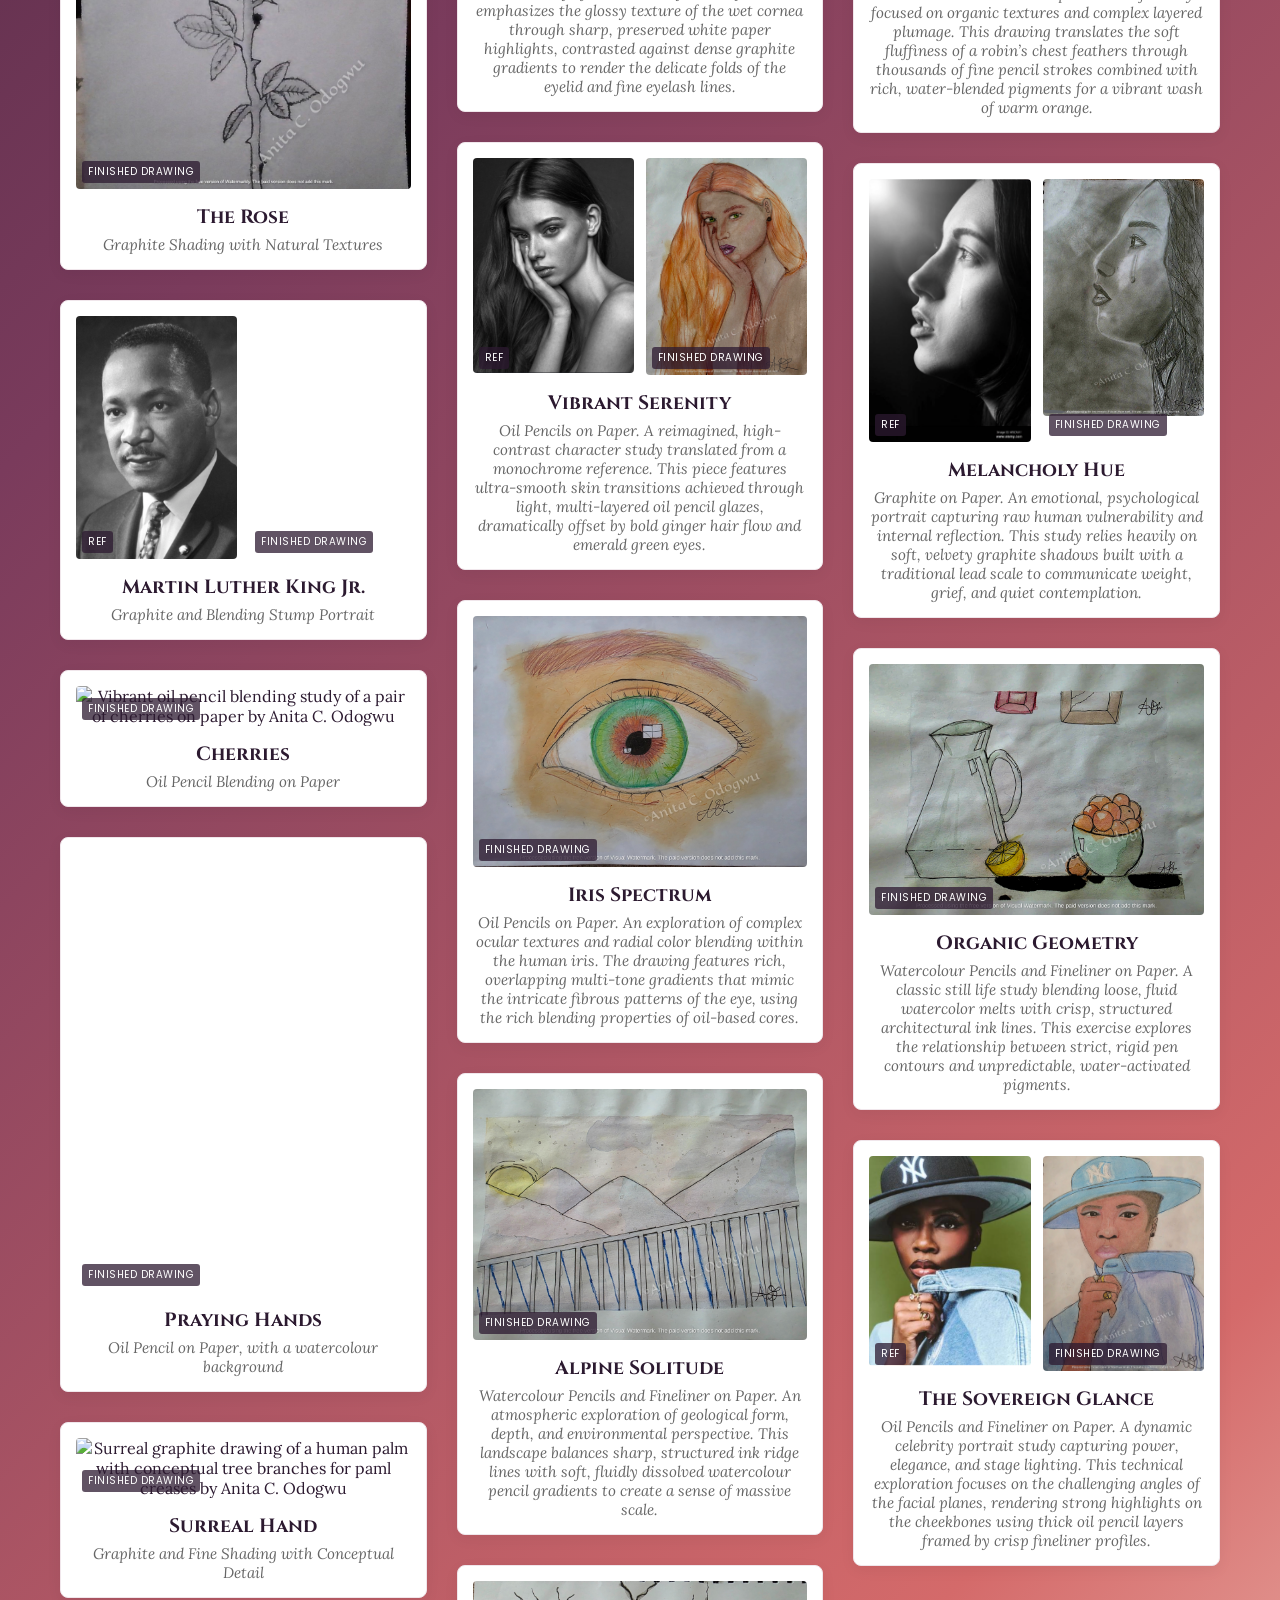
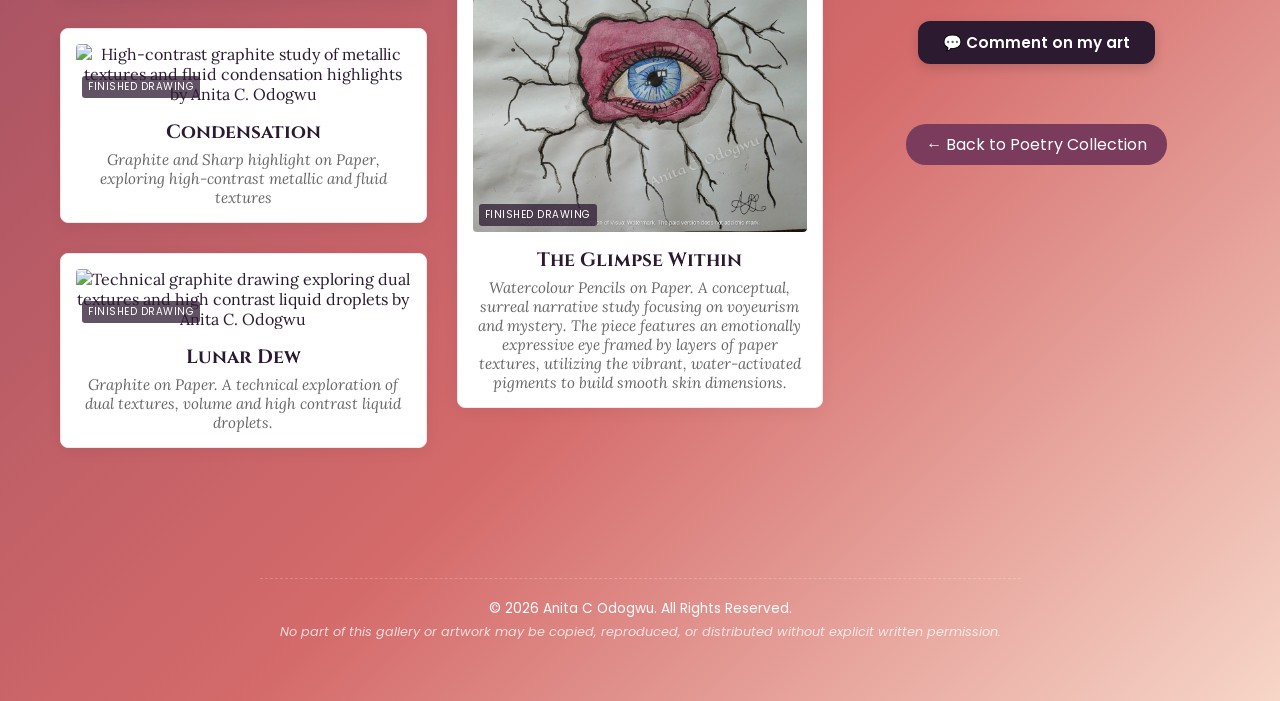
==== commit 944207b8: "NOTE I have moved Card 18 to the top. Card 18 is man1.jpg file." ====
--- a/gallery.html
+++ b/gallery.html
@@ -210,6 +210,25 @@
         
         <div class="gallery-grid">
             
+<!-- NOTE I have moved Card 18 to the top. Card 18 is man1.jpg file. -->
+
+<!-- Card 18 -->
+<div class="art-card">
+    <div class="comparison-container">
+        <div class="image-box">
+            <img src="Reference/man1ref.png" alt="Dramatic profile portrait photography reference photo of a man with curly hair and beard">
+            <div class="image-label">Ref</div>
+        </div>
+        <div class="image-box">
+            <img src="Finished Drawings/man1.jpg" alt="Hyper-realistic charcoal portrait drawing of a man with curly hair chiaroscuro lighting skin study" class="zoomable">
+            <div class="image-label">Finished Drawing</div>
+        </div>
+    </div>
+    <h3>Chiaroscuro Profile</h3>
+    <p>Charcoal on Paper. A technical study in extreme value transitions and high-contrast atmospheric lighting. This piece explores the delicate application of loose charcoal to create soft, seamless skin midtones, heavily juxtaposed against rich, velvety pure charcoal blacks defining the dense texture of curly hair, beard stubble, and structural facial contours.</p>
+</div>
+            
+
             <!-- Card 1: Audrey Hepburn -->
             <div class="art-card">
                 <div class="comparison-container">
@@ -422,22 +441,8 @@
     <p>Oil Pencils on Paper. An exploration of complex ocular textures and radial color blending within the human iris. The drawing features rich, overlapping multi-tone gradients that mimic the intricate fibrous patterns of the eye, using the rich blending properties of oil-based cores.</p>
 </div>
 
-<!-- Card 18 -->
-<div class="art-card">
-    <div class="comparison-container">
-        <div class="image-box">
-            <img src="Reference/man1ref.png" alt="Dramatic profile portrait photography reference photo of a man with curly hair and beard">
-            <div class="image-label">Ref</div>
-        </div>
-        <div class="image-box">
-            <img src="Finished Drawings/man1.jpg" alt="Hyper-realistic charcoal portrait drawing of a man with curly hair chiaroscuro lighting skin study" class="zoomable">
-            <div class="image-label">Finished Drawing</div>
-        </div>
-    </div>
-    <h3>Chiaroscuro Profile</h3>
-    <p>Charcoal on Paper. A technical study in extreme value transitions and high-contrast atmospheric lighting. This piece explores the delicate application of loose charcoal to create soft, seamless skin midtones, heavily juxtaposed against rich, velvety pure charcoal blacks defining the dense texture of curly hair, beard stubble, and structural facial contours.</p>
-</div>
-            
+<!-- NOTE I have moved Card 18 to the top. Card 18 is man1.jpg file. -->
+
 <!-- Card 19 -->
 <div class="art-card">
     <div class="comparison-container">
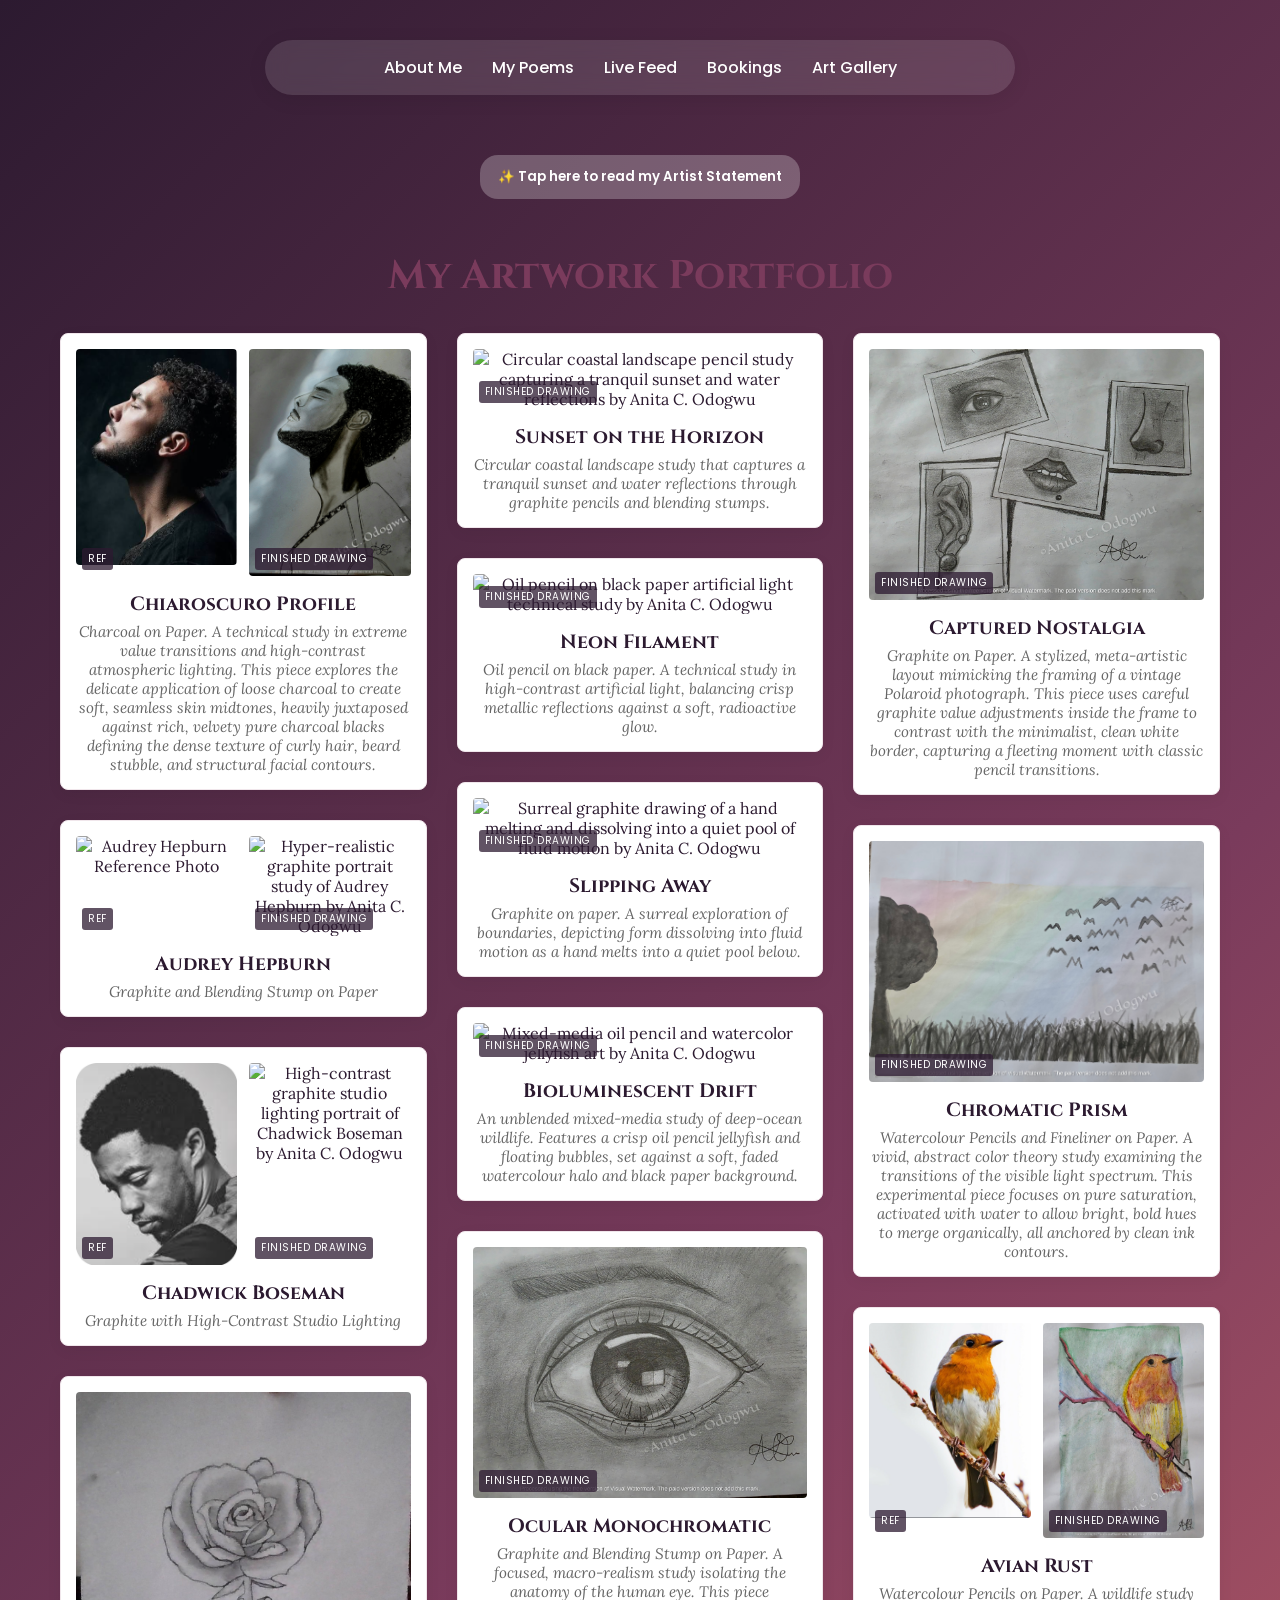
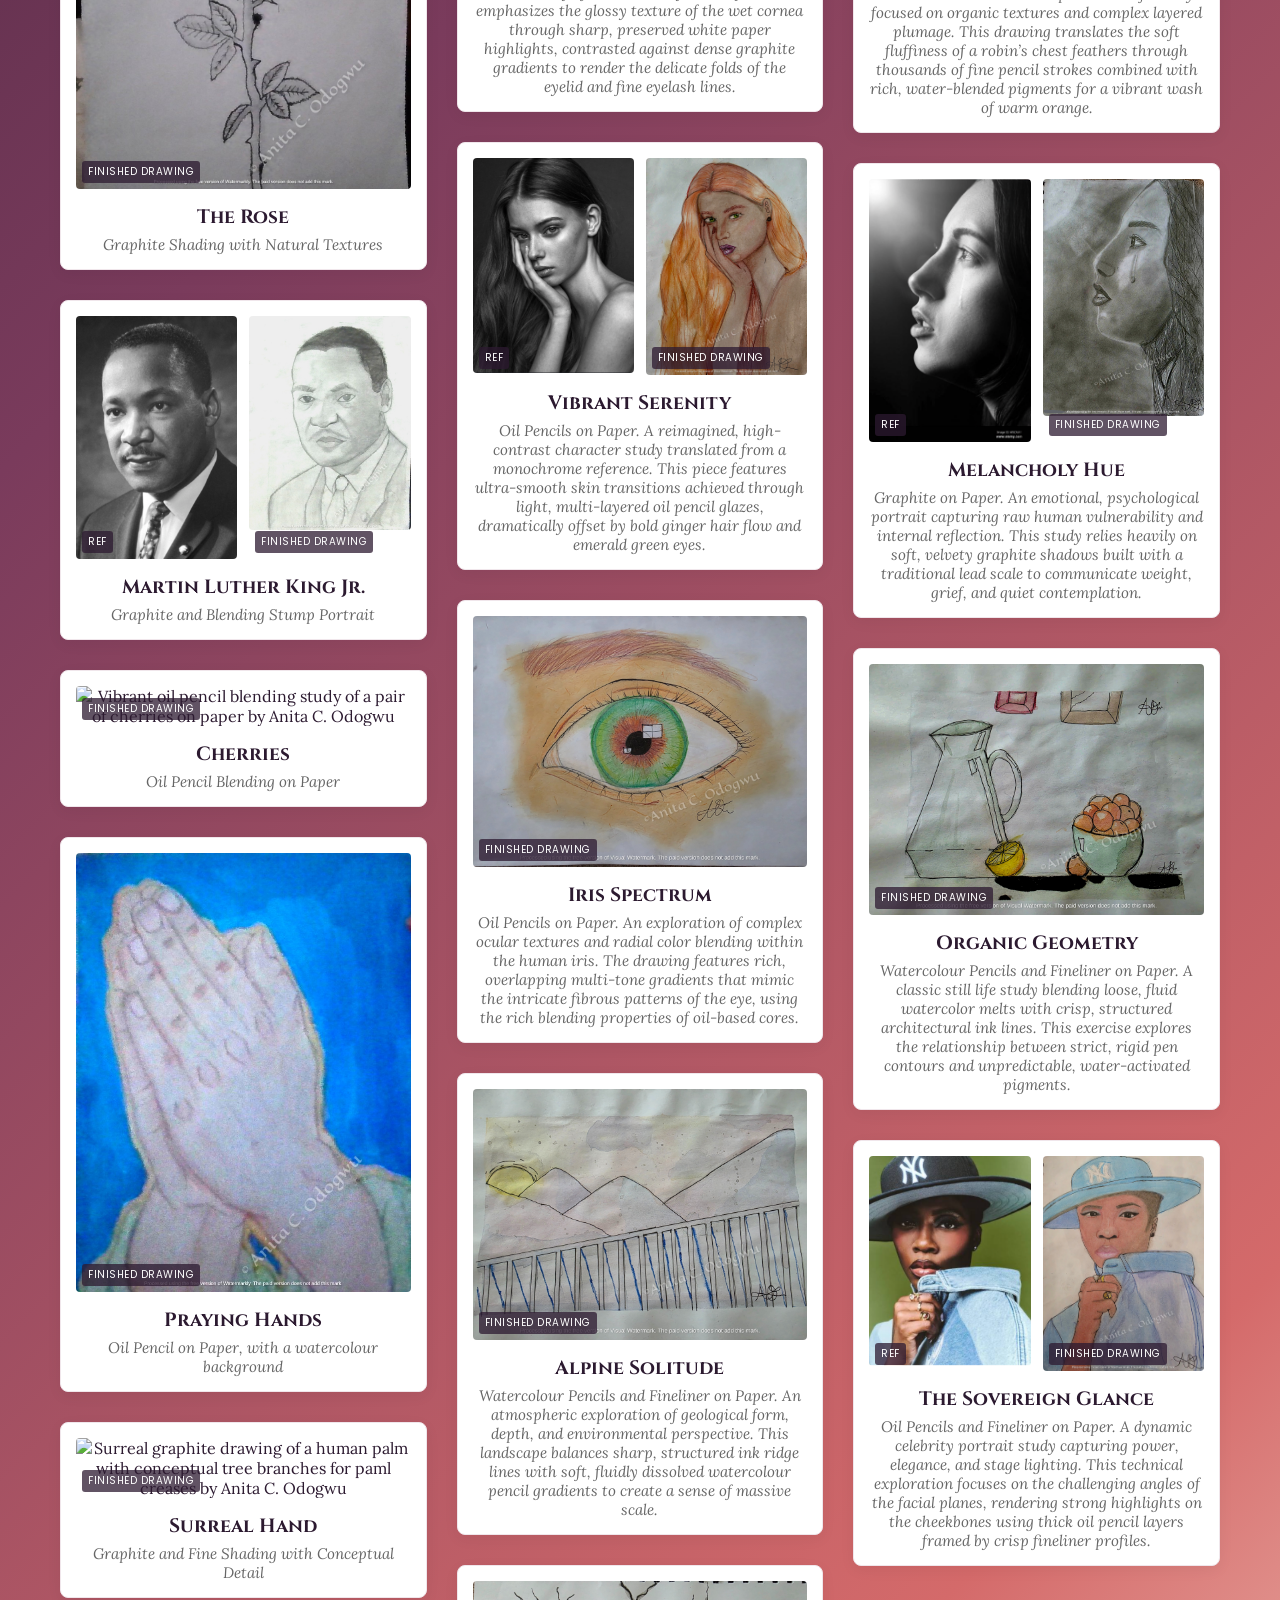
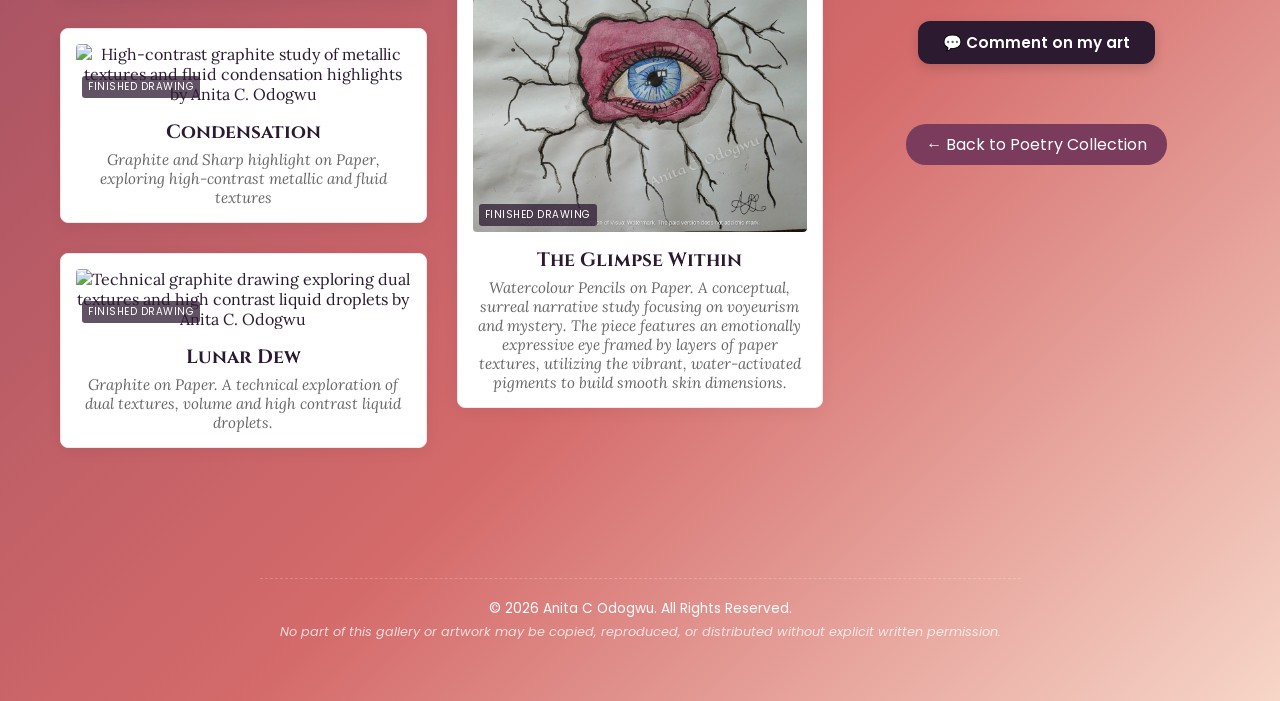
==== commit ca3aa1f5: "edted bio stronger terms" ====
--- a/gallery.html
+++ b/gallery.html
@@ -170,7 +170,7 @@
    <!-- 2. The Bio Text (Hidden by default) -->
    <div id="bioTextContainer" style="display: none; animation: fadeIn 0.4s ease; text-align: center; color: #ffffff; font-size: 1.1rem; line-height: 1.6; margin-top: 20px; background-color: rgba(0,0,0,0.15); padding: 14px; border-radius: 8px;">
      <strong> <u>ARTIST STATEMENT</u></strong><br><br>
-     I am a multimedia creative focusing on highly realistic graphite studies, high-contrast lighting, and surreal conceptual forms. My work explores the boundaries between texture, volume, and emotion.
+     I am a multimedia creative focusing on highly realistic graphite and charcoal studies, as well as expressive realism, high-contrast lighting, and surreal conceptual forms. My work explores the boundaries between texture, volume, and emotion.
    </div>
  </div>
 
